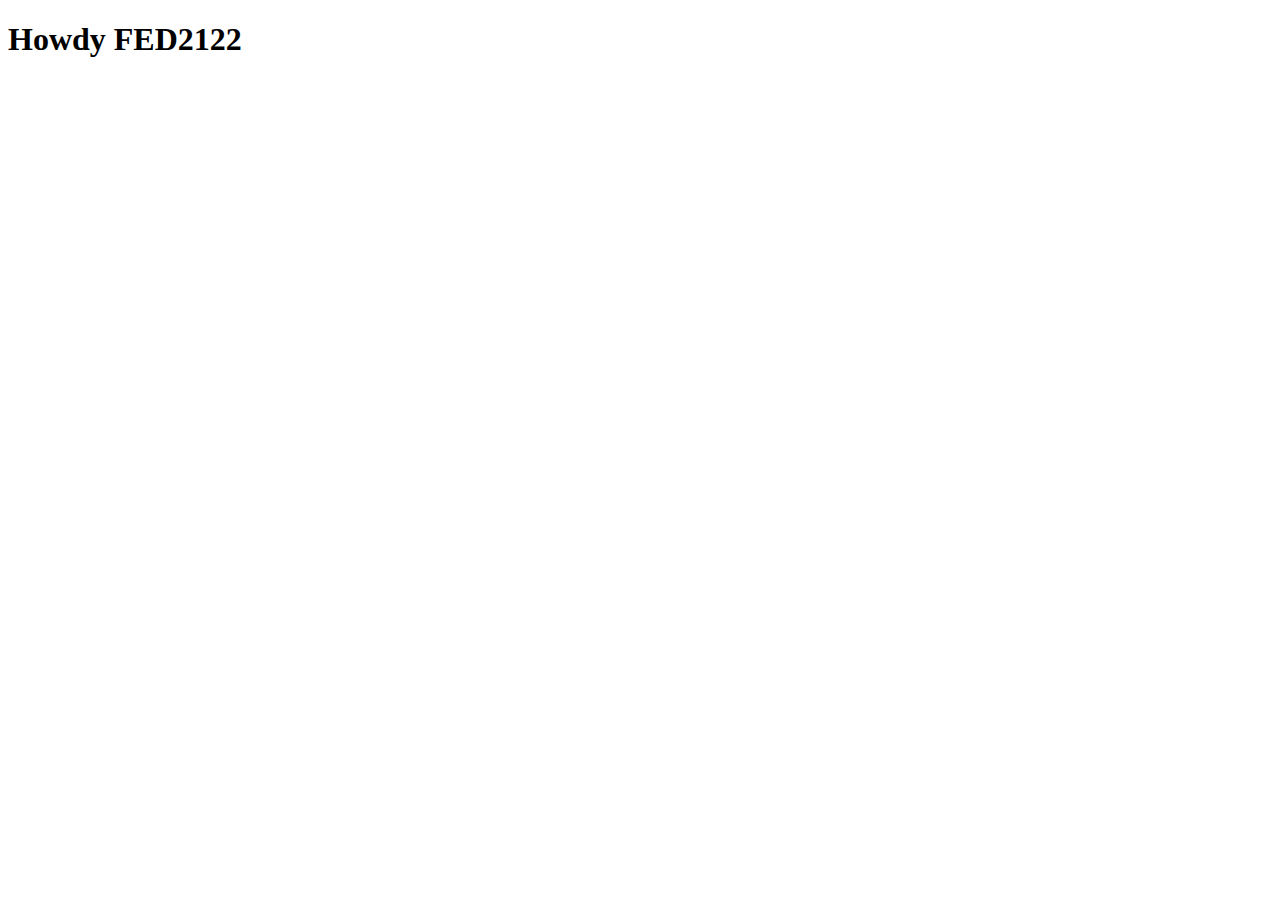
==== index.html @ cb4fcf49 "Add files via upload" ====
<!doctype html>
<html lang="nl">
	
<head>
	<meta charset="UTF-8">
	<meta name="author" content="jouw naam">
	<meta name="viewport" content="width=device-width, initial-scale=1">
	
	<title>Howdy FED2122</title>
	
	<link href="styles/style.css" rel="stylesheet">
	<link rel="icon" type="image/svg+xml" href="images/favicon.svg">
</head>

<body>
	<h1>Howdy FED2122</h1>

	<script src="scripts/script.js"></script>
</body>
	
</html>
---- styles/style.css ----
/* CSS Document */
*, *::after, *::before {
  box-sizing:border-box;  
}
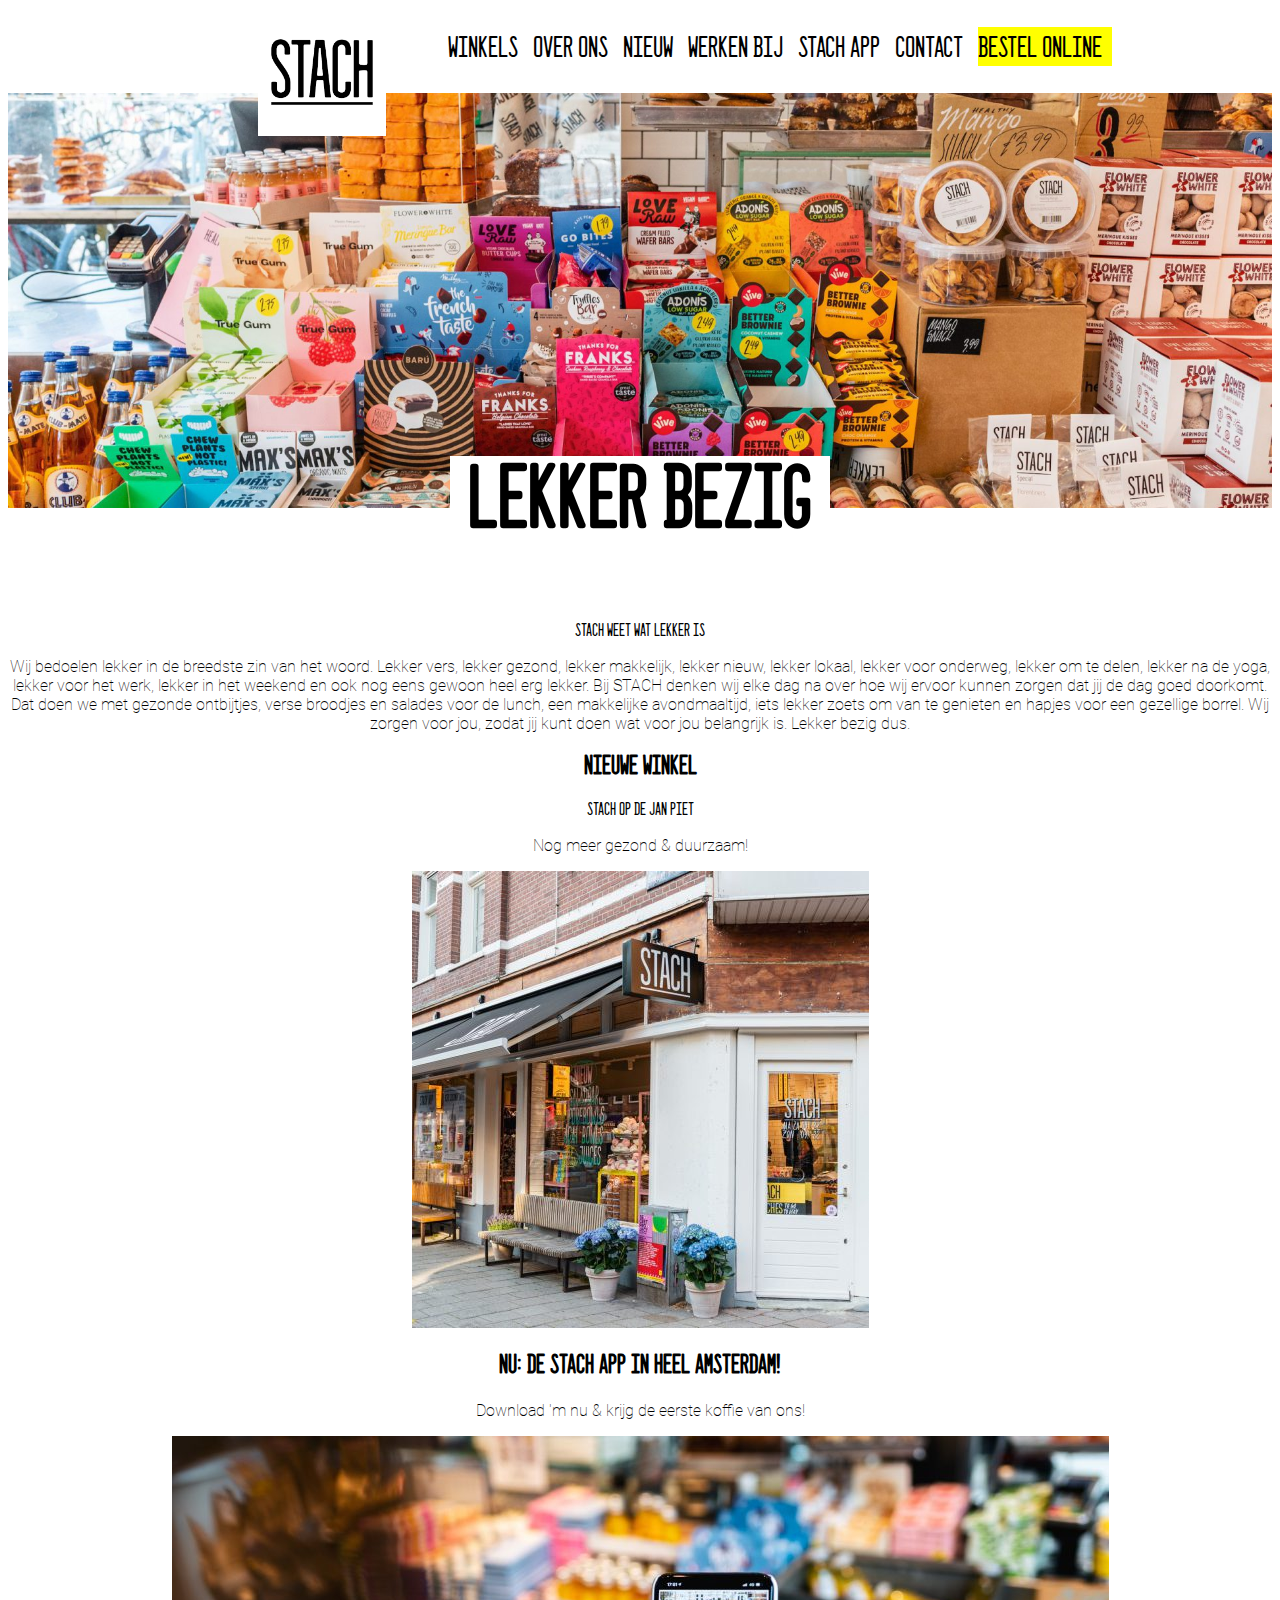
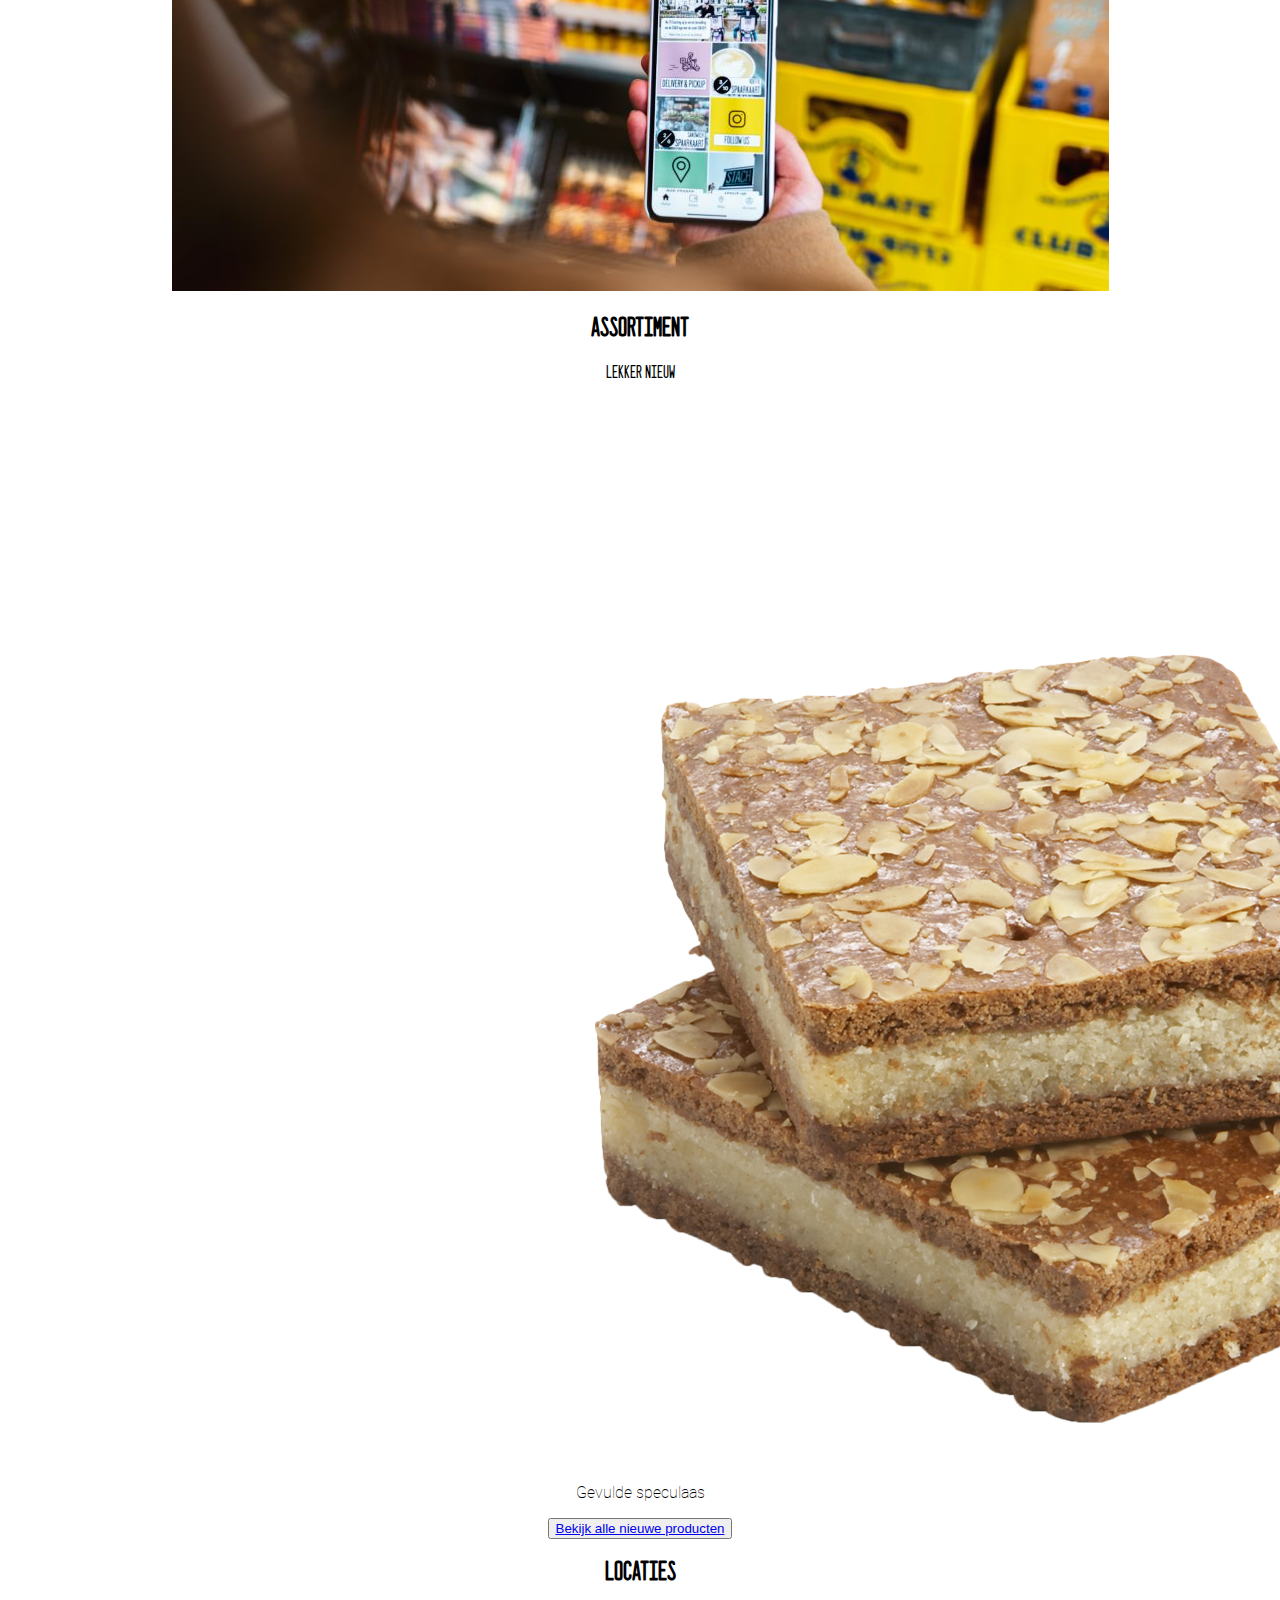
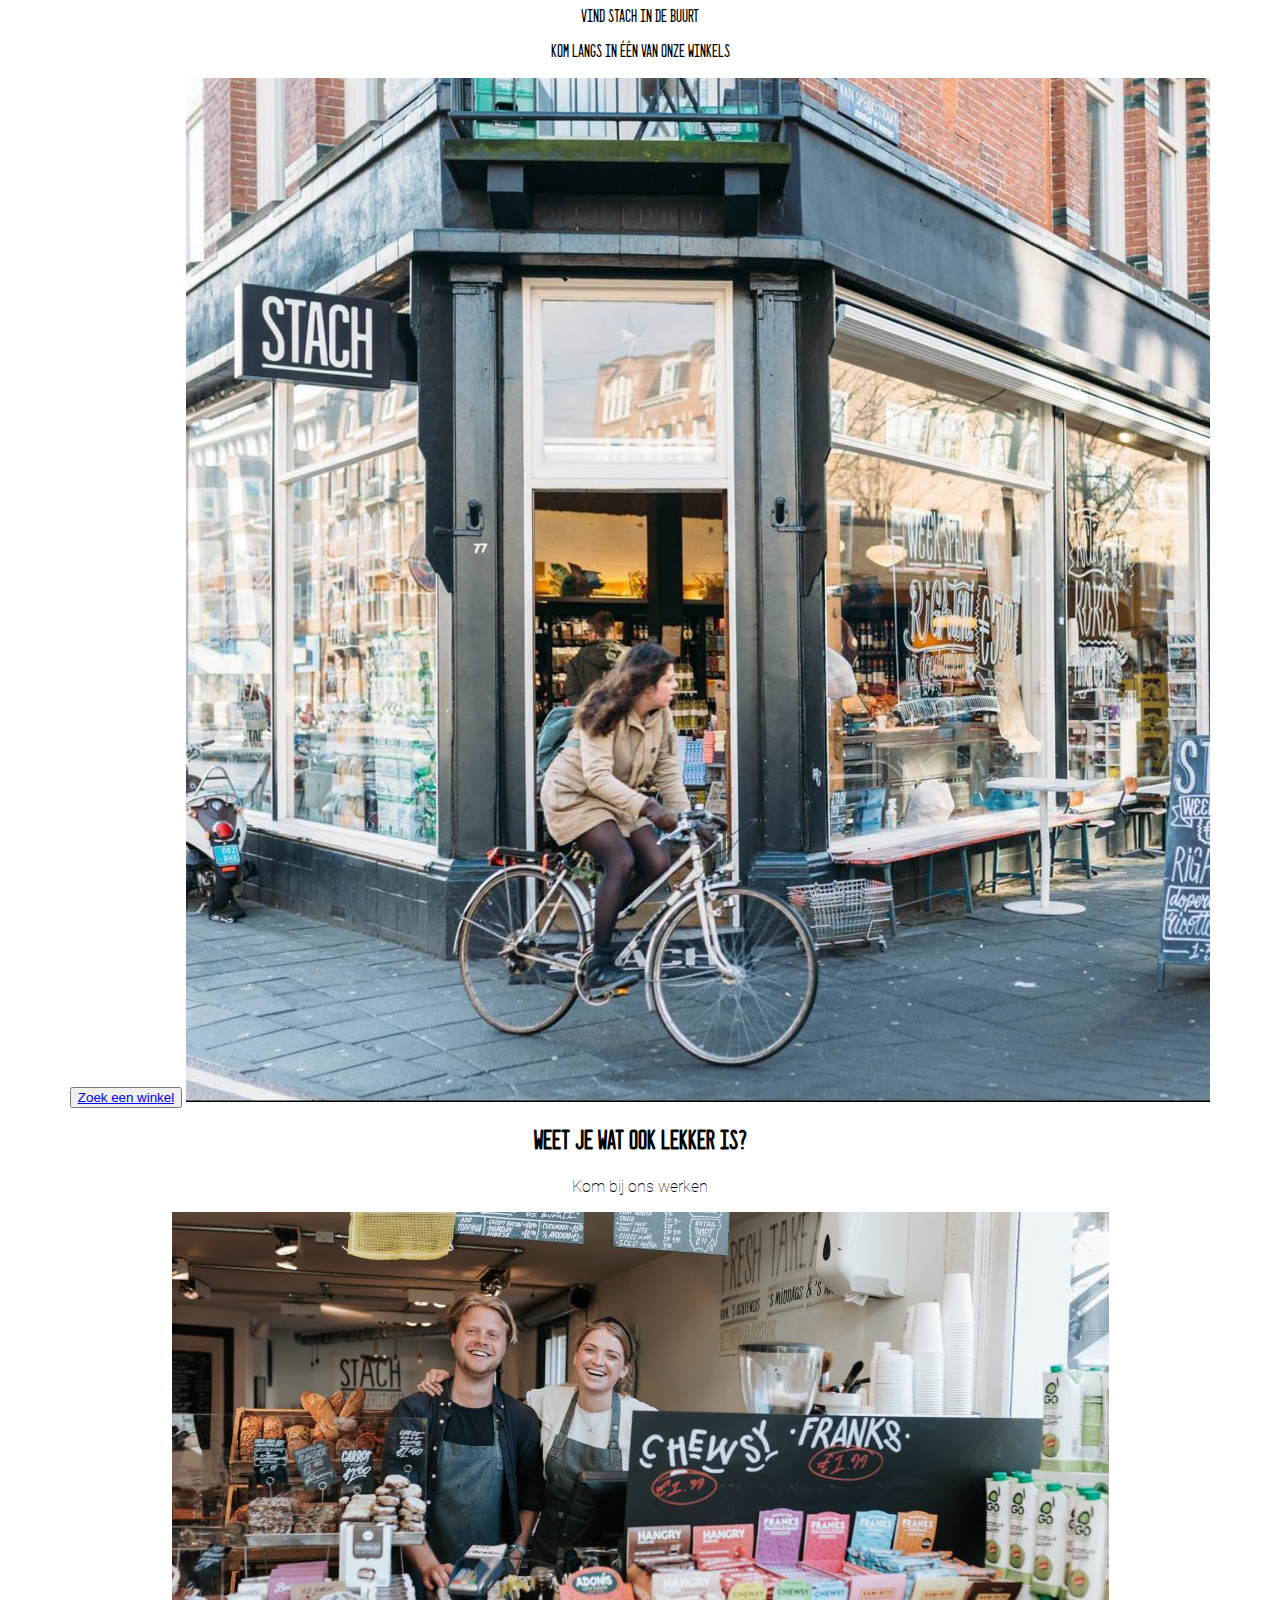
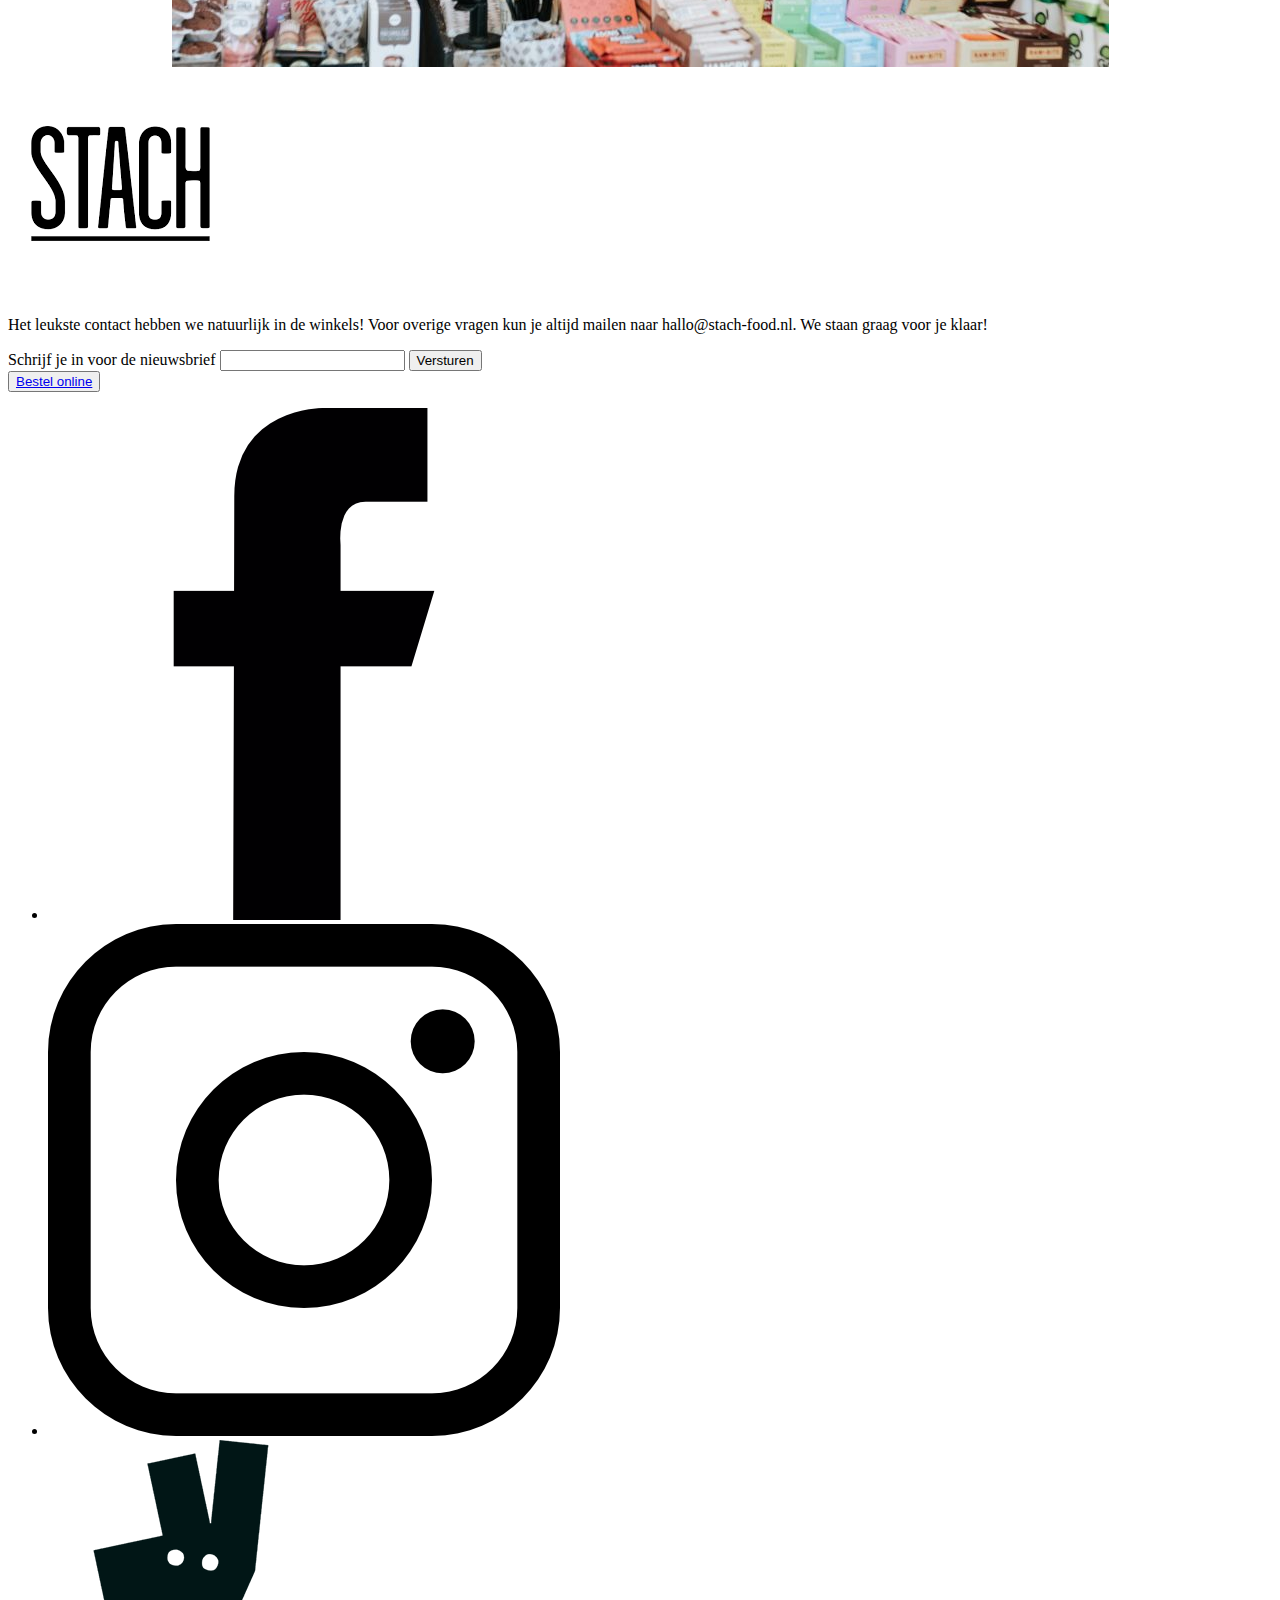
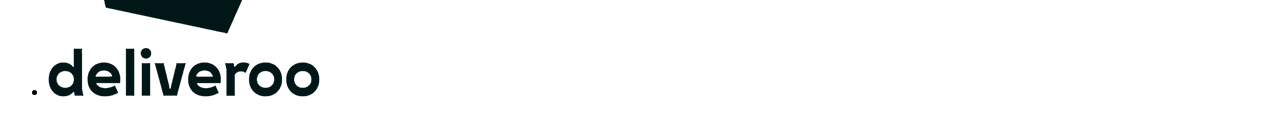
==== commit 73641294: "Add files via upload" ====
--- a/index.html
+++ b/index.html
@@ -1,21 +1,109 @@
 <!doctype html>
 <html lang="nl">
-	
+
 <head>
-	<meta charset="UTF-8">
-	<meta name="author" content="jouw naam">
-	<meta name="viewport" content="width=device-width, initial-scale=1">
-	
-	<title>Howdy FED2122</title>
-	
-	<link href="styles/style.css" rel="stylesheet">
-	<link rel="icon" type="image/svg+xml" href="images/favicon.svg">
+    <meta charset="UTF-8">
+    <meta name="author" content="Janelle Groenendijk">
+    <meta name="viewport" content="width=device-width, initial-scale=1">
+
+    <title>STACH Food</title>
+
+    <link href="styles/style.css" rel="stylesheet">
+    <link rel="icon" type="image/svg+xml" href="images/favicon.svg">
 </head>
 
 <body>
-	<h1>Howdy FED2122</h1>
+    <header>
+        <nav>
+            <ul>
+                <li> <a href="">Winkels</a></li>
+                <li><a href="">Over ons</a></li>
+                <li><a href="">Nieuw</a></li>
+                <li><a href="">Werken bij</a></li>
+                <li><a href="">Stach app</a></li>
+                <li><a href="">Contact</a></li>
+                <li id="bestelonline"><a href="">Bestel online</a></li>
+            </ul>
+        </nav>
 
-	<script src="scripts/script.js"></script>
+        <img src="images/logo.png" alt="logo Statch" id="logo">
+
+    </header>
+    <main>
+        <img src="images/snackjes.jpeg" alt="Snack overzicht" id="snack">
+        <section>
+            <h1 id="lekkerbezig">Lekker bezig</h1>
+            <p class="ondertitel">Stach weet wat lekker is</p>
+            <p>Wij bedoelen lekker in de breedste zin van het woord. Lekker vers, lekker gezond, lekker makkelijk, lekker nieuw, lekker lokaal, lekker voor onderweg, lekker om te delen, lekker na de yoga, lekker voor het werk, lekker in het weekend en ook nog eens gewoon heel erg lekker. Bij STACH denken wij elke dag na over hoe wij ervoor kunnen zorgen dat jij de dag goed doorkomt. Dat doen we met gezonde ontbijtjes, verse broodjes en salades voor de lunch, een makkelijke avondmaaltijd, iets lekker zoets om van te genieten en hapjes voor een gezellige borrel. Wij zorgen voor jou, zodat jij kunt doen wat voor jou belangrijk is. Lekker bezig dus.</p>
+        </section>
+        <section>
+            <h2>Nieuwe winkel</h2>
+            <p class="ondertitel">Stach op de Jan Piet</p>
+            <p>Nog meer gezond &amp; duurzaam! </p>
+            <img src="images/janpiet.jpeg" alt="Op de Jan Piet">
+        </section>
+        <section>
+            <h2>Nu: de Stach app in heel Amsterdam!</h2>
+            <p>Download 'm nu &amp; krijg de eerste koffie van ons!</p>
+            <img src="images/stachapp.winkel.jpeg" alt="Applicatie">
+        </section>
+        <section>
+            <h2>Assortiment</h2>
+            <p class="ondertitel">Lekker nieuw</p>
+            <figure>
+                <img src="images/Gevuldespeculaas.png" alt="Gevulde speculaas">
+                <figcaption>Gevulde speculaas</figcaption>
+            </figure>
+            <button><a href="https://stach-food.nl/nieuw/">Bekijk alle nieuwe producten</a></button>
+        </section>
+        <section>
+            <h2>Locaties</h2>
+            <p class="ondertitel">Vind Stach in de buurt</p>
+            <p class="ondertitel">Kom langs in één van onze winkels</p>
+            <button><a href="https://stach-food.nl/winkels/">Zoek een winkel</a></button>
+            <img src="images/locaties-home.jpeg" alt="Locatie Stach">
+        </section>
+        <section>
+            <h2>Weet je wat ook lekker is?</h2>
+            <p>Kom bij ons werken</p>
+            <a href="https://stach-food.nl/werken-bij/">
+                <img src="images/medewerkers-home.jpeg" alt="Blije medewerkers">
+            </a>
+        </section>
+    </main>
+
+    <footer>
+        <img src="images/logo.png" alt="logo stach">
+        <p>Het leukste contact hebben we natuurlijk in de winkels!
+            Voor overige vragen kun je altijd mailen naar hallo@stach-food.nl.
+            We staan graag voor je klaar!</p>
+        <form action="">
+            <label for="Nieuwsbrief">Schrijf je in voor de nieuwsbrief</label>
+            <input type="text">
+            <input type="submit" value="Versturen">
+        </form>
+        <button><a href="https://stach-food.nl/bestel-online/">Bestel online</a></button>
+        <section>
+            <ul>
+                <li>
+                    <a href="https://www.facebook.com/STACH.food">
+                        <img src="images/facebook-logo.png" alt="Facebook Stach">
+                    </a>
+                </li>
+                <li>
+                    <a href="https://www.instagram.com/stach_food/">
+                        <img src="images/instagram.png" alt="Instagram Stach">
+                    </a>
+                </li>
+                <li>
+                    <a href="https://deliveroo.nl/nl/">
+                        <img src="images/deliveroo-logo.png" alt="Deliveroo">
+                    </a>
+                </li>
+            </ul>
+        </section>
+    </footer>
+    <script src="scripts/script.js"></script>
 </body>
-	
+
 </html>
--- a/styles/style.css
+++ b/styles/style.css
@@ -1,5 +1,98 @@
 /* CSS Document */
-*, *::after, *::before {
-  box-sizing:border-box;  
+*,
+*::after,
+*::before {
+    box-sizing: border-box;
 }
 
+@font-face {
+    font-family: 'Calafornia';
+    src: url(../fonts/california.ttf);
+}
+
+@font-face {
+    font-family: 'roboto';
+    src: url(../fonts/Roboto-Thin.ttf);
+}
+
+nav {
+    background-color: white;
+    color: black;
+    list-style: none;
+    font-family: 'Calafornia', sans-serif;
+    text-transform: uppercase;
+    font-size: 1.7em;
+    top: 0;
+    width: 100%;
+    position: fixed;
+    float: right;
+}
+
+nav ul {
+    margin-left: 400px;
+
+}
+
+nav ul li {
+    display: inline-block;
+    padding-right: 10px;
+
+}
+
+
+nav ul li a {
+    text-decoration: none;
+    color: black;
+
+}
+
+#bestelonline {
+    background-color: yellow;
+    padding-top: 7px;
+
+}
+
+#logo {
+    padding-top: 0px;
+    margin-left: 250px;
+    width: 10%;
+    z-index: 1;
+    position: fixed;
+
+}
+
+main {
+    font-family: 'roboto', sans-serif;
+    color: black;
+    text-align: center;
+    margin: 0px;
+}
+
+h1,
+h2 {
+    font-family: 'Calafornia', sans-serif;
+    color: black;
+}
+
+#snack {
+    height: 100%;
+    width: 100%;
+    max-height: 500px;
+    object-fit: cover;
+}
+
+#lekkerbezig {
+    font-size: 5em;
+    background-color: white;
+    margin-top: -120px;
+    z-index: 1;
+    position: relative;
+    display: inline-block;
+    width: 30%;
+}
+
+.ondertitel {
+    font-family: 'Calafornia', sans-serif;
+}
+
+p {}
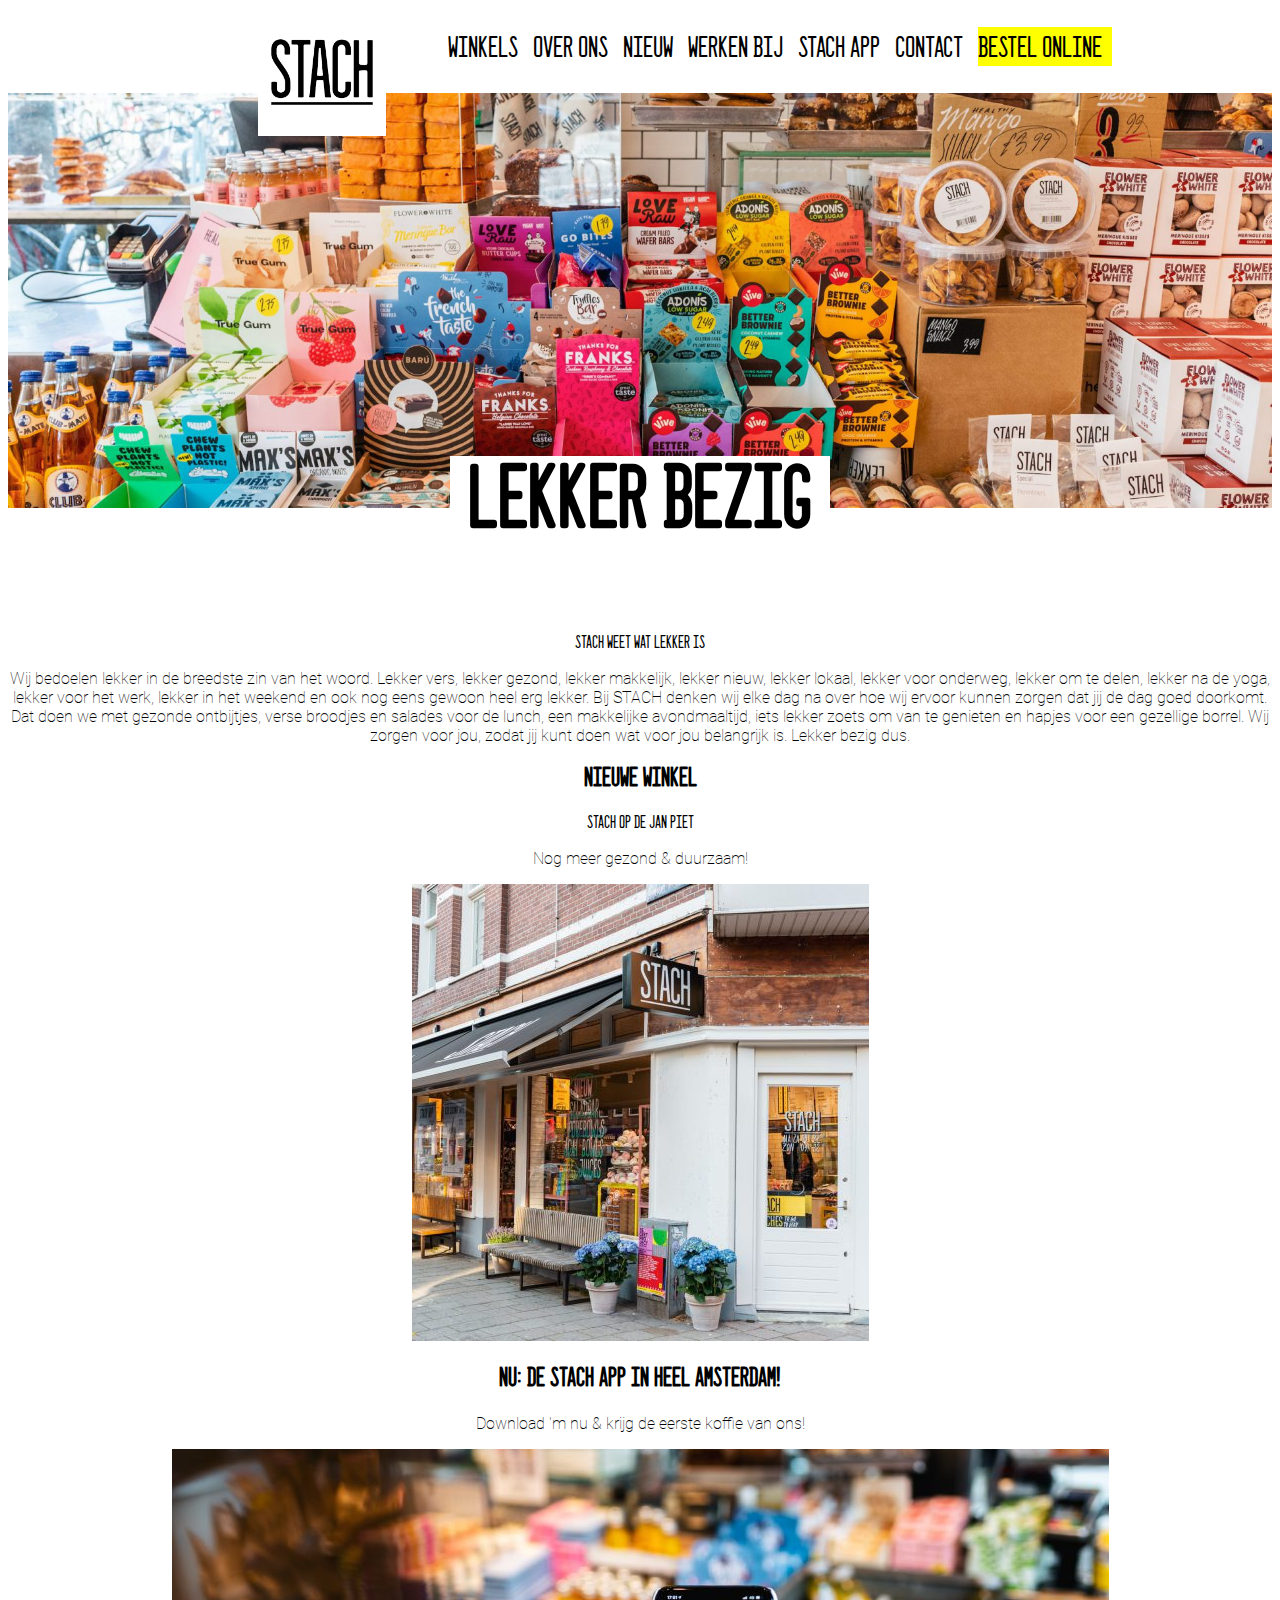
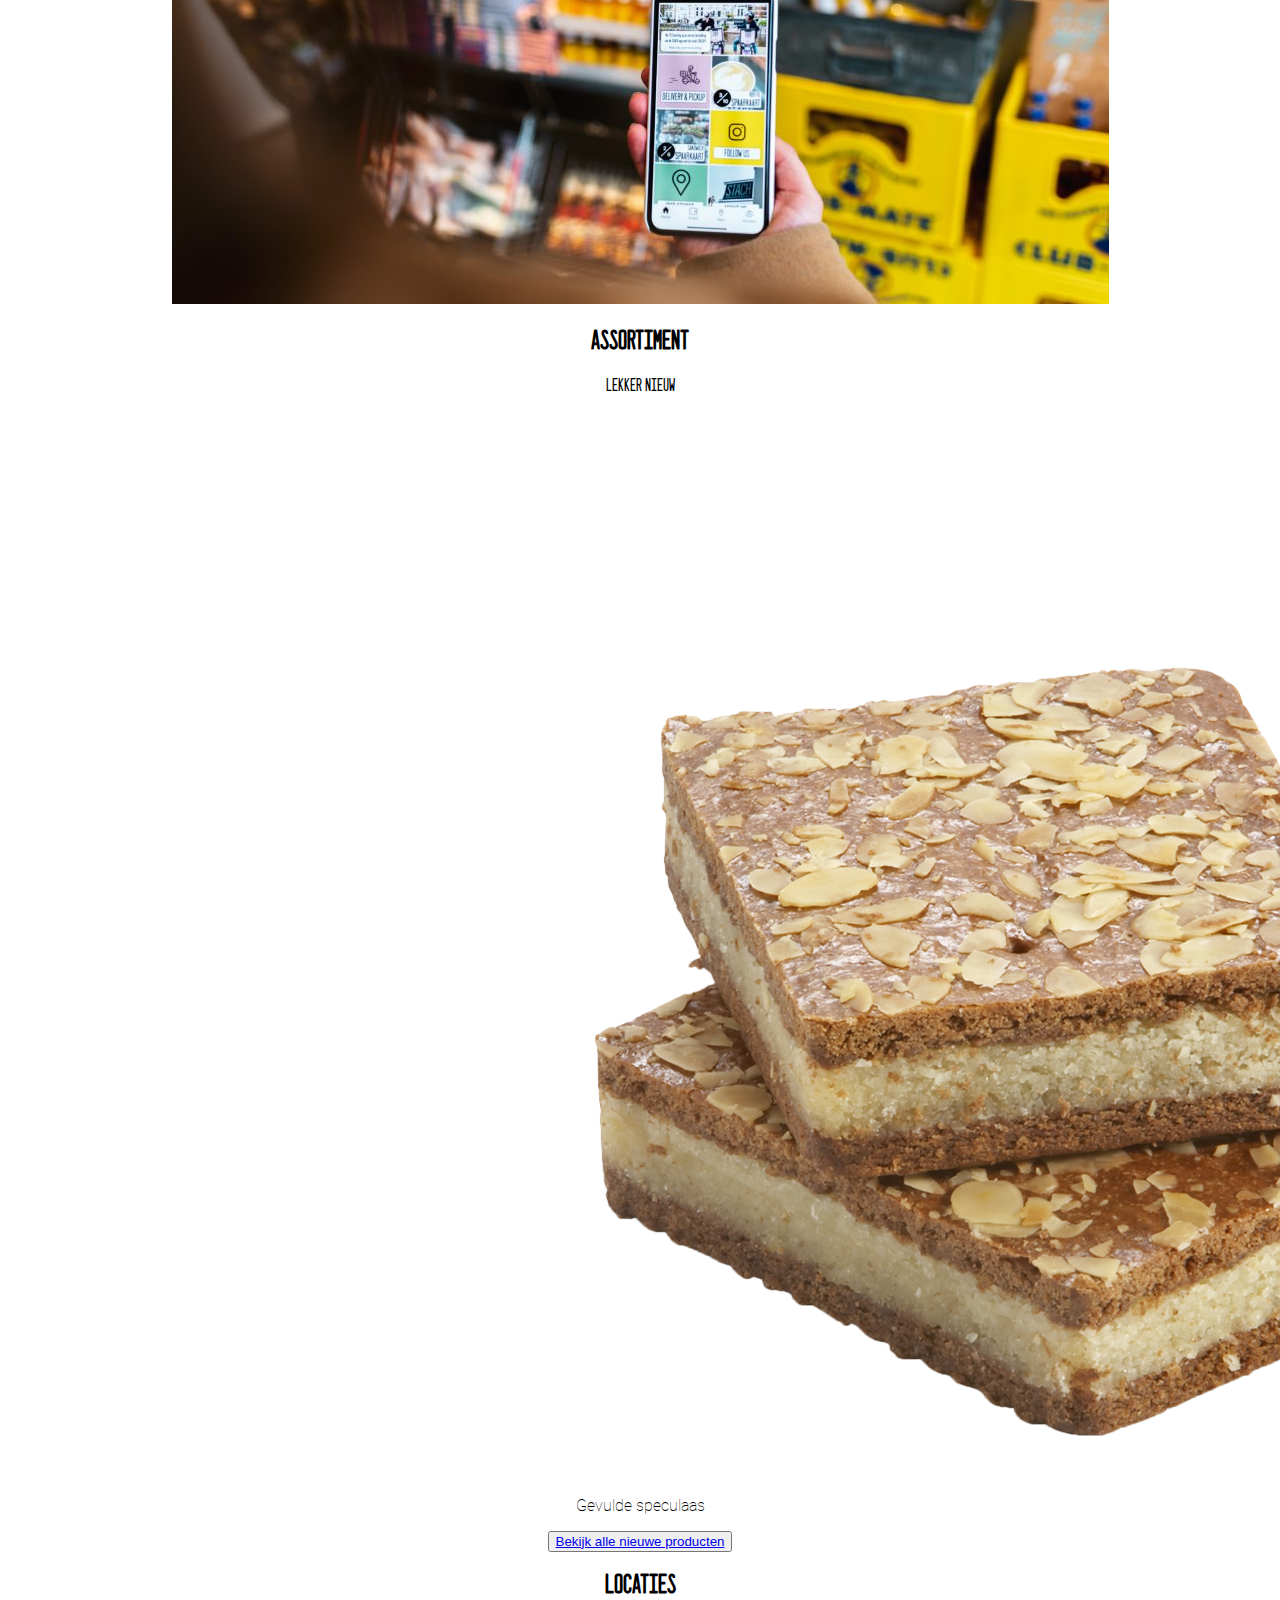
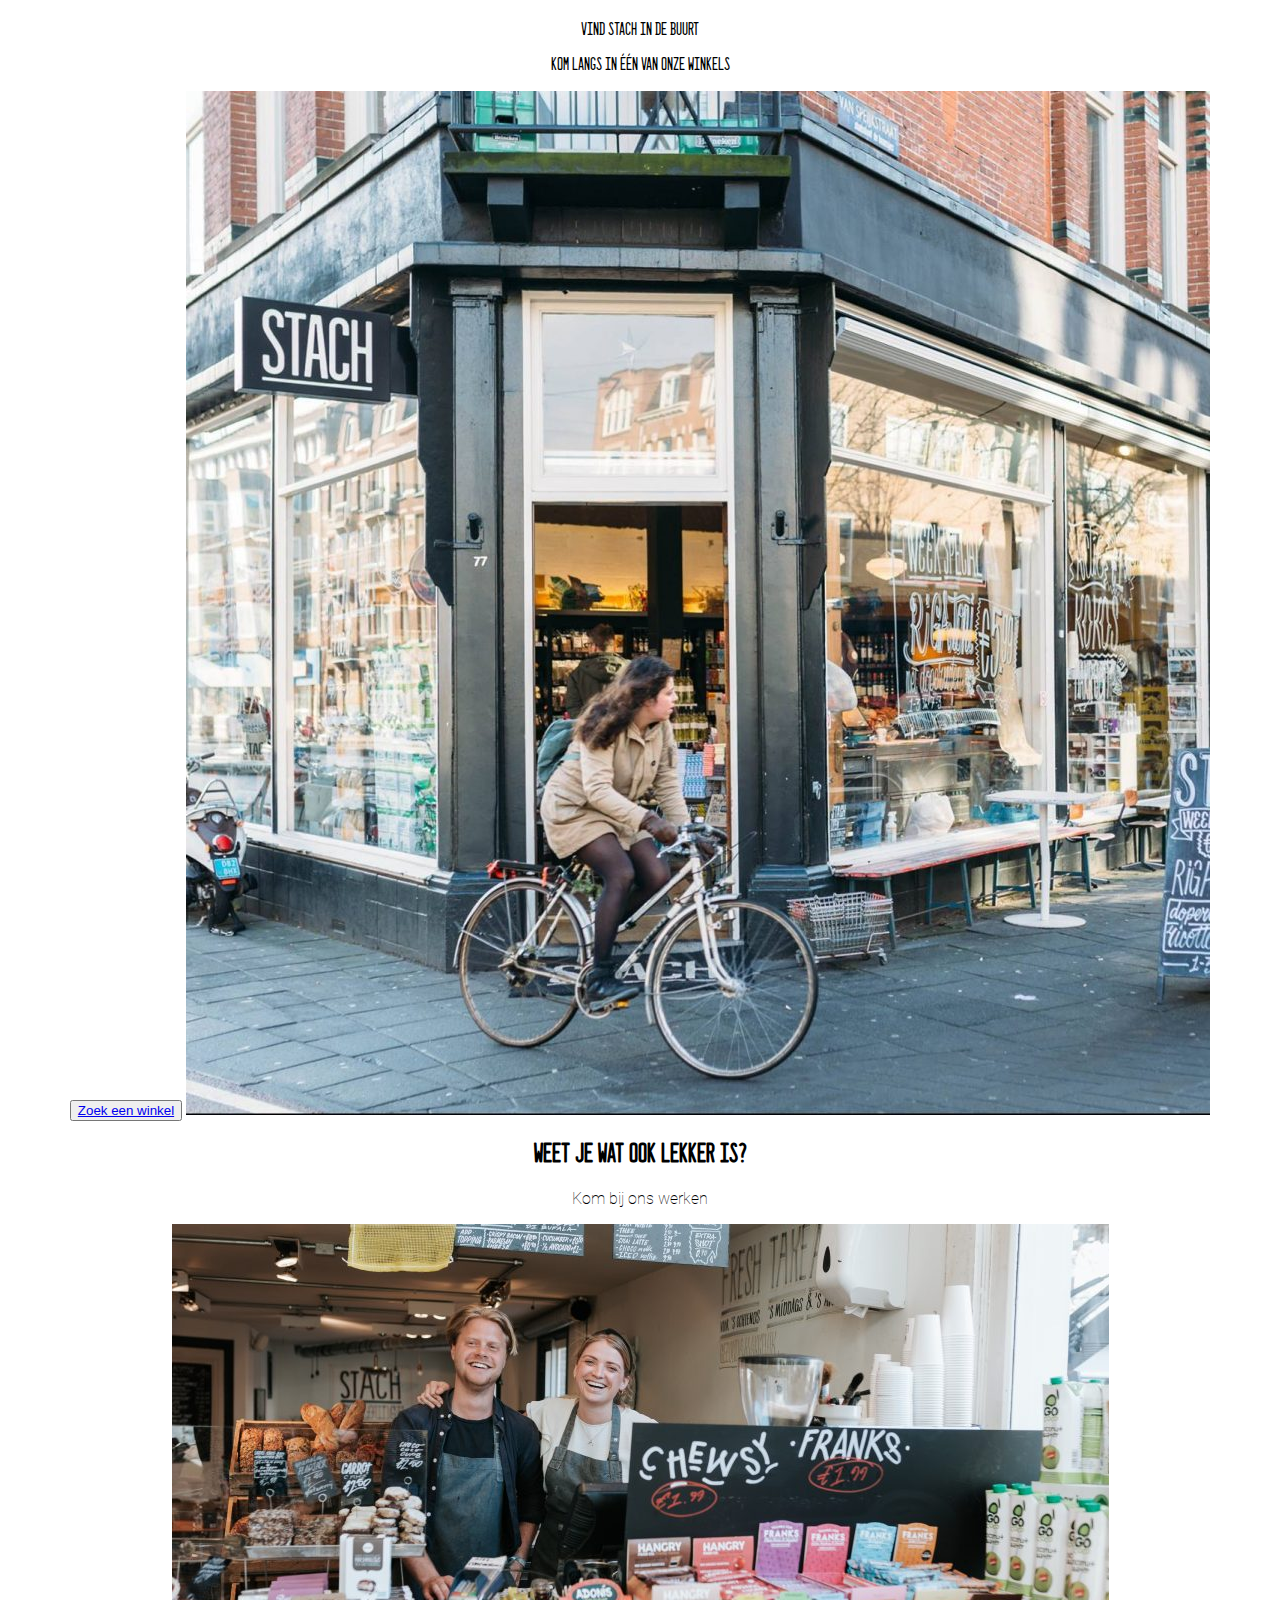
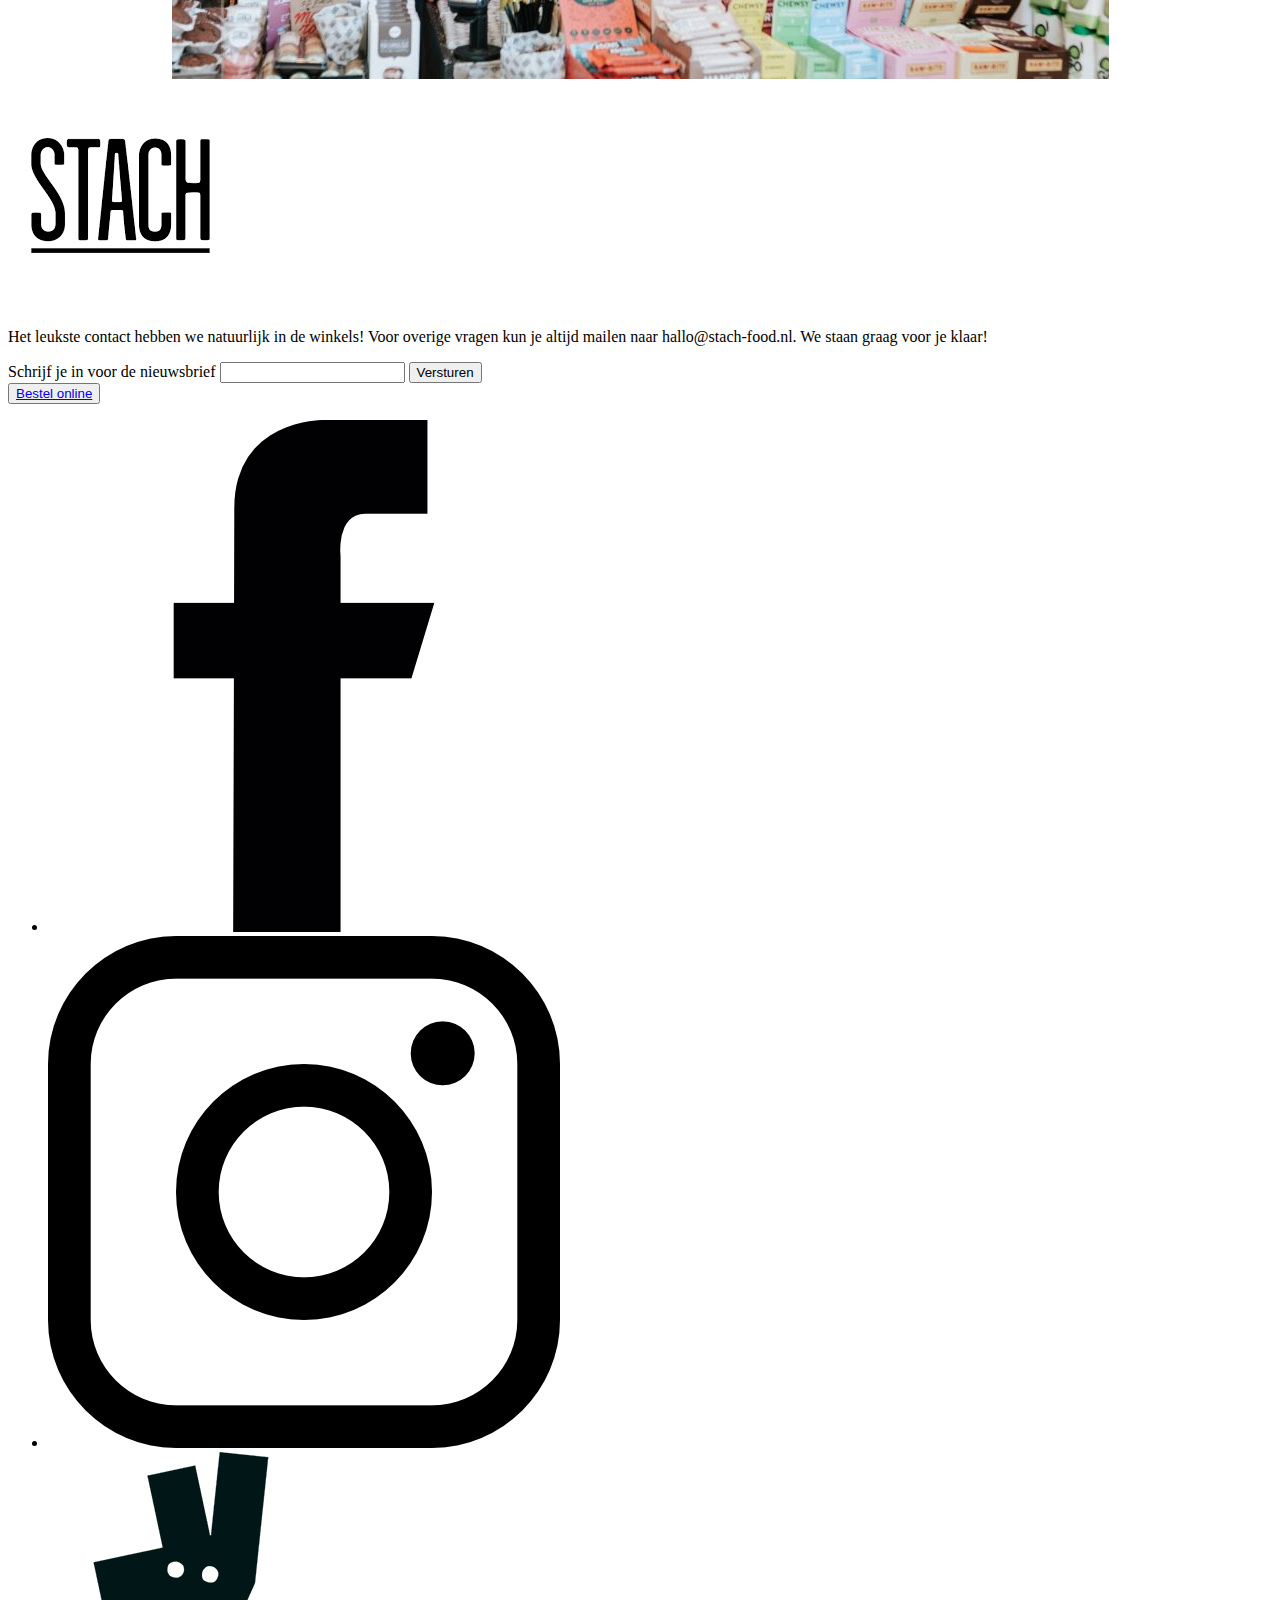
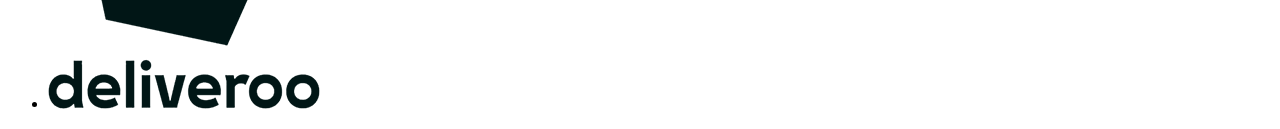
==== commit 385d5f14: "Add files via upload" ====
--- a/index.html
+++ b/index.html
@@ -31,8 +31,9 @@
     </header>
     <main>
         <img src="images/snackjes.jpeg" alt="Snack overzicht" id="snack">
-        <section>
-            <h1 id="lekkerbezig">Lekker bezig</h1>
+        <section id="section-lekkerbezig">
+            <h1>Statch food homepagina</h1>
+            <h2 id="lekkerbezig">Lekker bezig</h2>
             <p class="ondertitel">Stach weet wat lekker is</p>
             <p>Wij bedoelen lekker in de breedste zin van het woord. Lekker vers, lekker gezond, lekker makkelijk, lekker nieuw, lekker lokaal, lekker voor onderweg, lekker om te delen, lekker na de yoga, lekker voor het werk, lekker in het weekend en ook nog eens gewoon heel erg lekker. Bij STACH denken wij elke dag na over hoe wij ervoor kunnen zorgen dat jij de dag goed doorkomt. Dat doen we met gezonde ontbijtjes, verse broodjes en salades voor de lunch, een makkelijke avondmaaltijd, iets lekker zoets om van te genieten en hapjes voor een gezellige borrel. Wij zorgen voor jou, zodat jij kunt doen wat voor jou belangrijk is. Lekker bezig dus.</p>
         </section>
--- a/styles/style.css
+++ b/styles/style.css
@@ -1,9 +1,13 @@
 /* CSS Document */
+/*Alles in em ipv px*/
+
 *,
 *::after,
 *::before {
     box-sizing: border-box;
 }
+
+/*Algemene styling*/
 
 @font-face {
     font-family: 'Calafornia';
@@ -14,6 +18,25 @@
     font-family: 'roboto';
     src: url(../fonts/Roboto-Thin.ttf);
 }
+
+main {
+    font-family: 'roboto', sans-serif;
+    color: black;
+    text-align: center;
+    margin: 0rem;
+}
+
+h1 {
+    display: none;
+}
+
+h1,
+h2 {
+    font-family: 'Calafornia', sans-serif;
+    color: black;
+}
+
+/*Navigatie styling*/
 
 nav {
     background-color: white;
@@ -29,13 +52,13 @@
 }
 
 nav ul {
-    margin-left: 400px;
+    margin-left: 25rem;
 
 }
 
 nav ul li {
     display: inline-block;
-    padding-right: 10px;
+    padding-right: 0.625rem;
 
 }
 
@@ -46,53 +69,45 @@
 
 }
 
+/*Section styling*/
+
+.ondertitel {
+    font-family: 'Calafornia', sans-serif;
+}
+
+/*detail styling*/
 #bestelonline {
     background-color: yellow;
-    padding-top: 7px;
+    padding-top: 0.438rem;
 
 }
 
 #logo {
-    padding-top: 0px;
-    margin-left: 250px;
+    padding-top: 0rem;
+    margin-left: 15.625rem;
     width: 10%;
     z-index: 1;
     position: fixed;
 
 }
 
-main {
-    font-family: 'roboto', sans-serif;
-    color: black;
-    text-align: center;
-    margin: 0px;
-}
-
-h1,
-h2 {
-    font-family: 'Calafornia', sans-serif;
-    color: black;
-}
-
 #snack {
     height: 100%;
     width: 100%;
-    max-height: 500px;
+    max-height: 31.25rem;
     object-fit: cover;
+}
+
+#section-lekkerbezig {
+    width:
 }
 
 #lekkerbezig {
     font-size: 5em;
     background-color: white;
-    margin-top: -120px;
+    margin-top: -7.5rem;
     z-index: 1;
     position: relative;
     display: inline-block;
     width: 30%;
 }
-
-.ondertitel {
-    font-family: 'Calafornia', sans-serif;
-}
-
-p {}
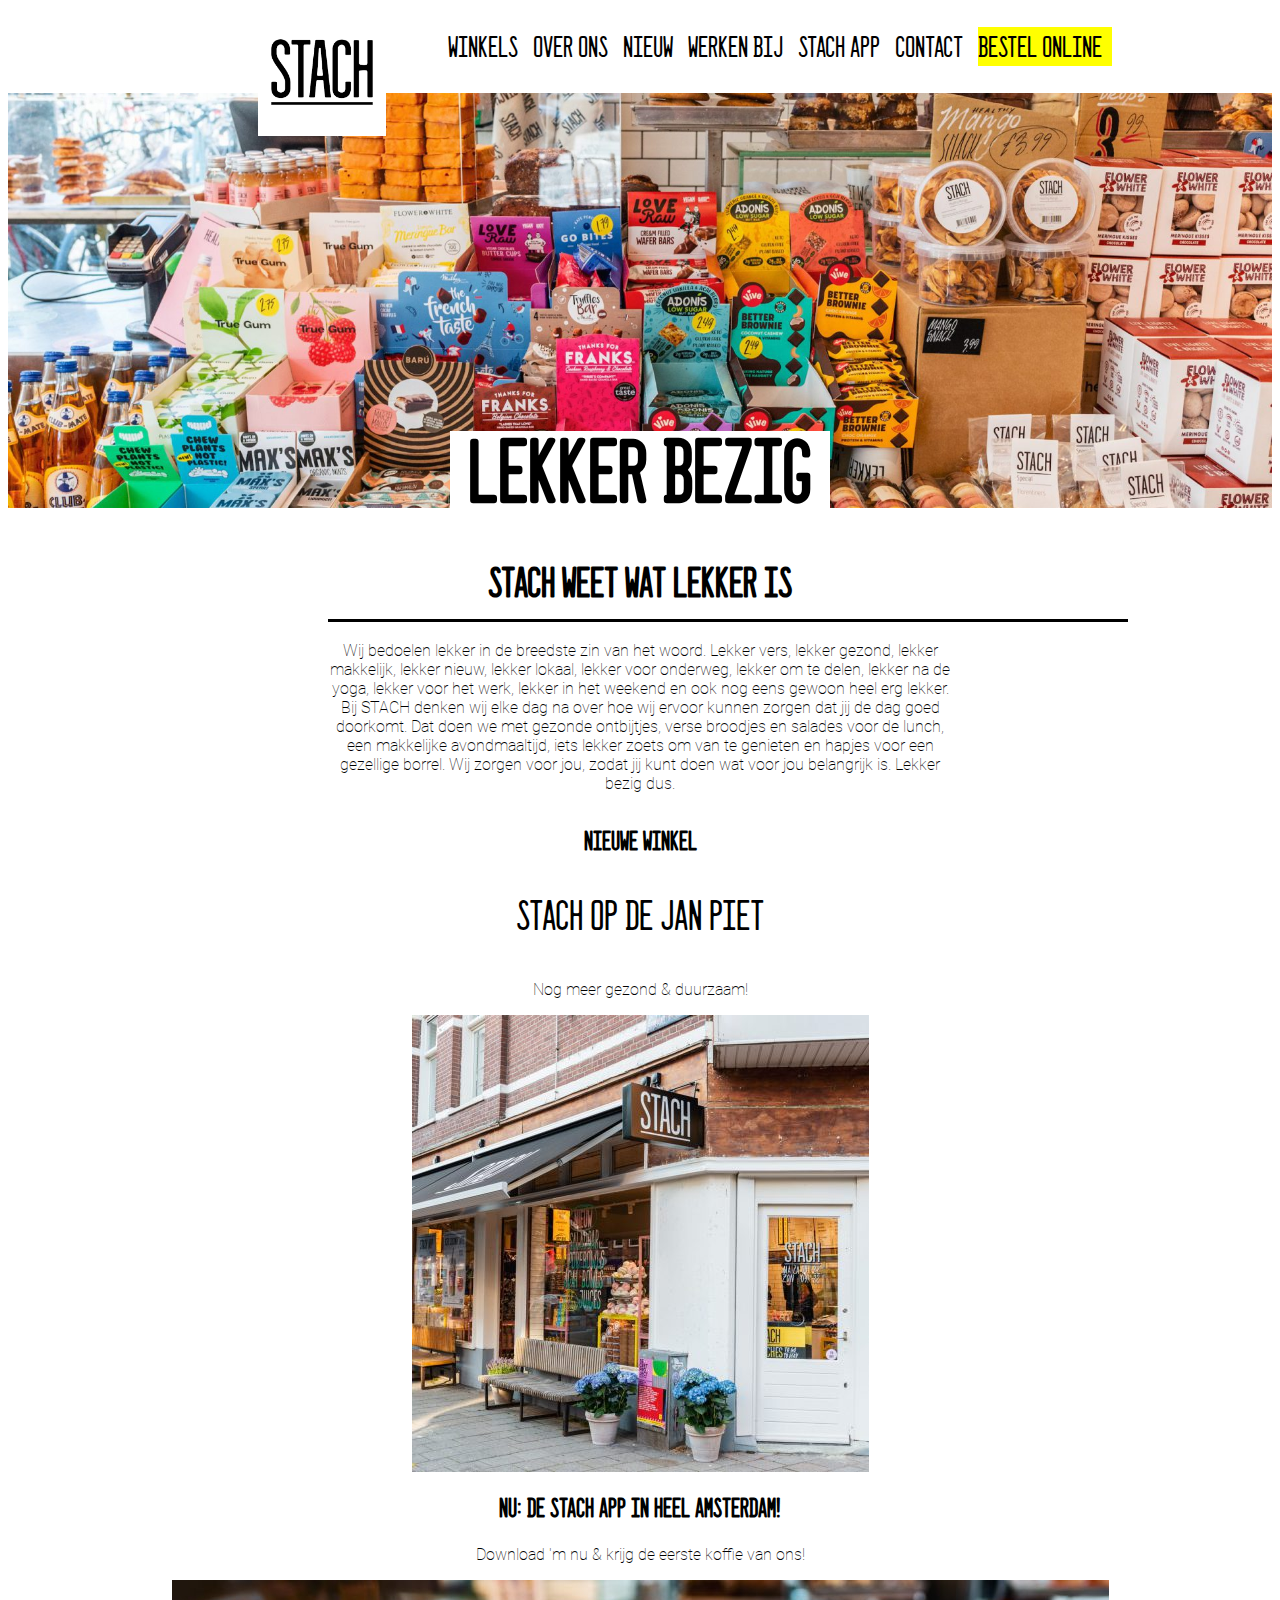
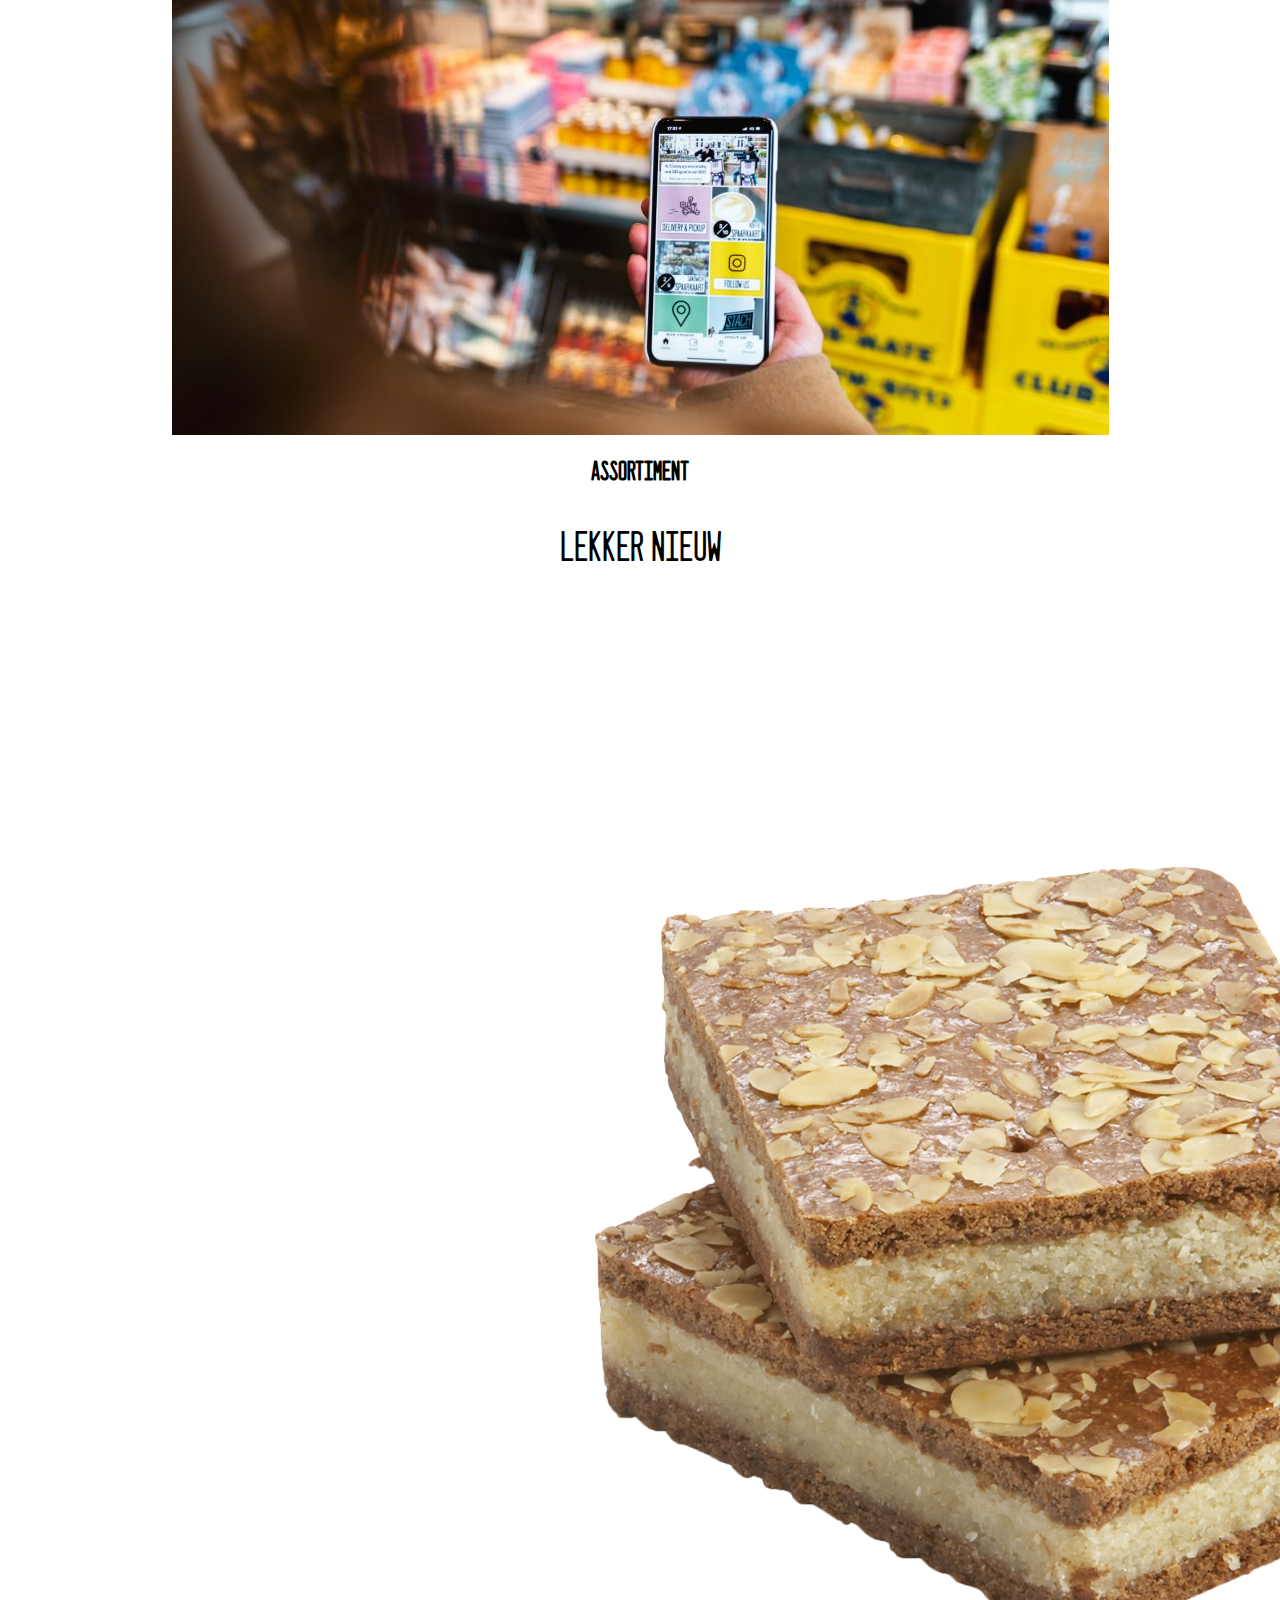
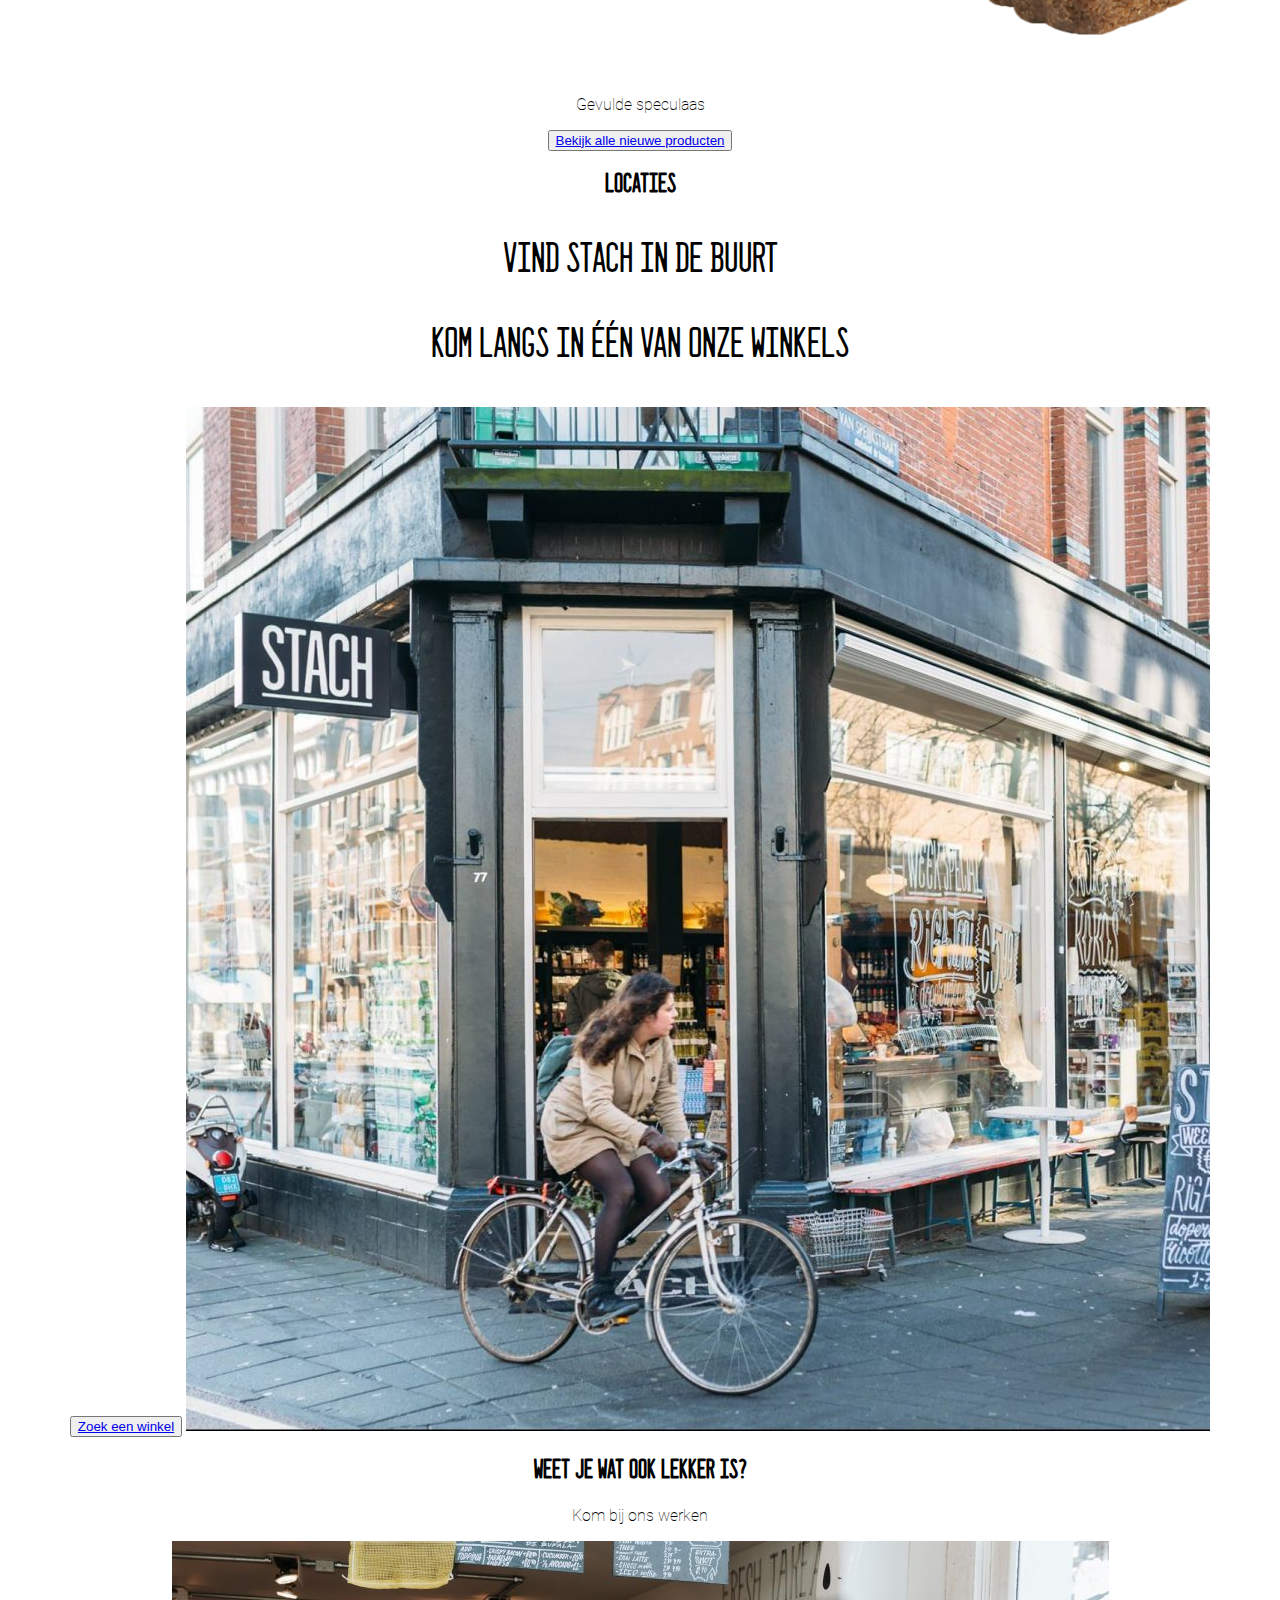
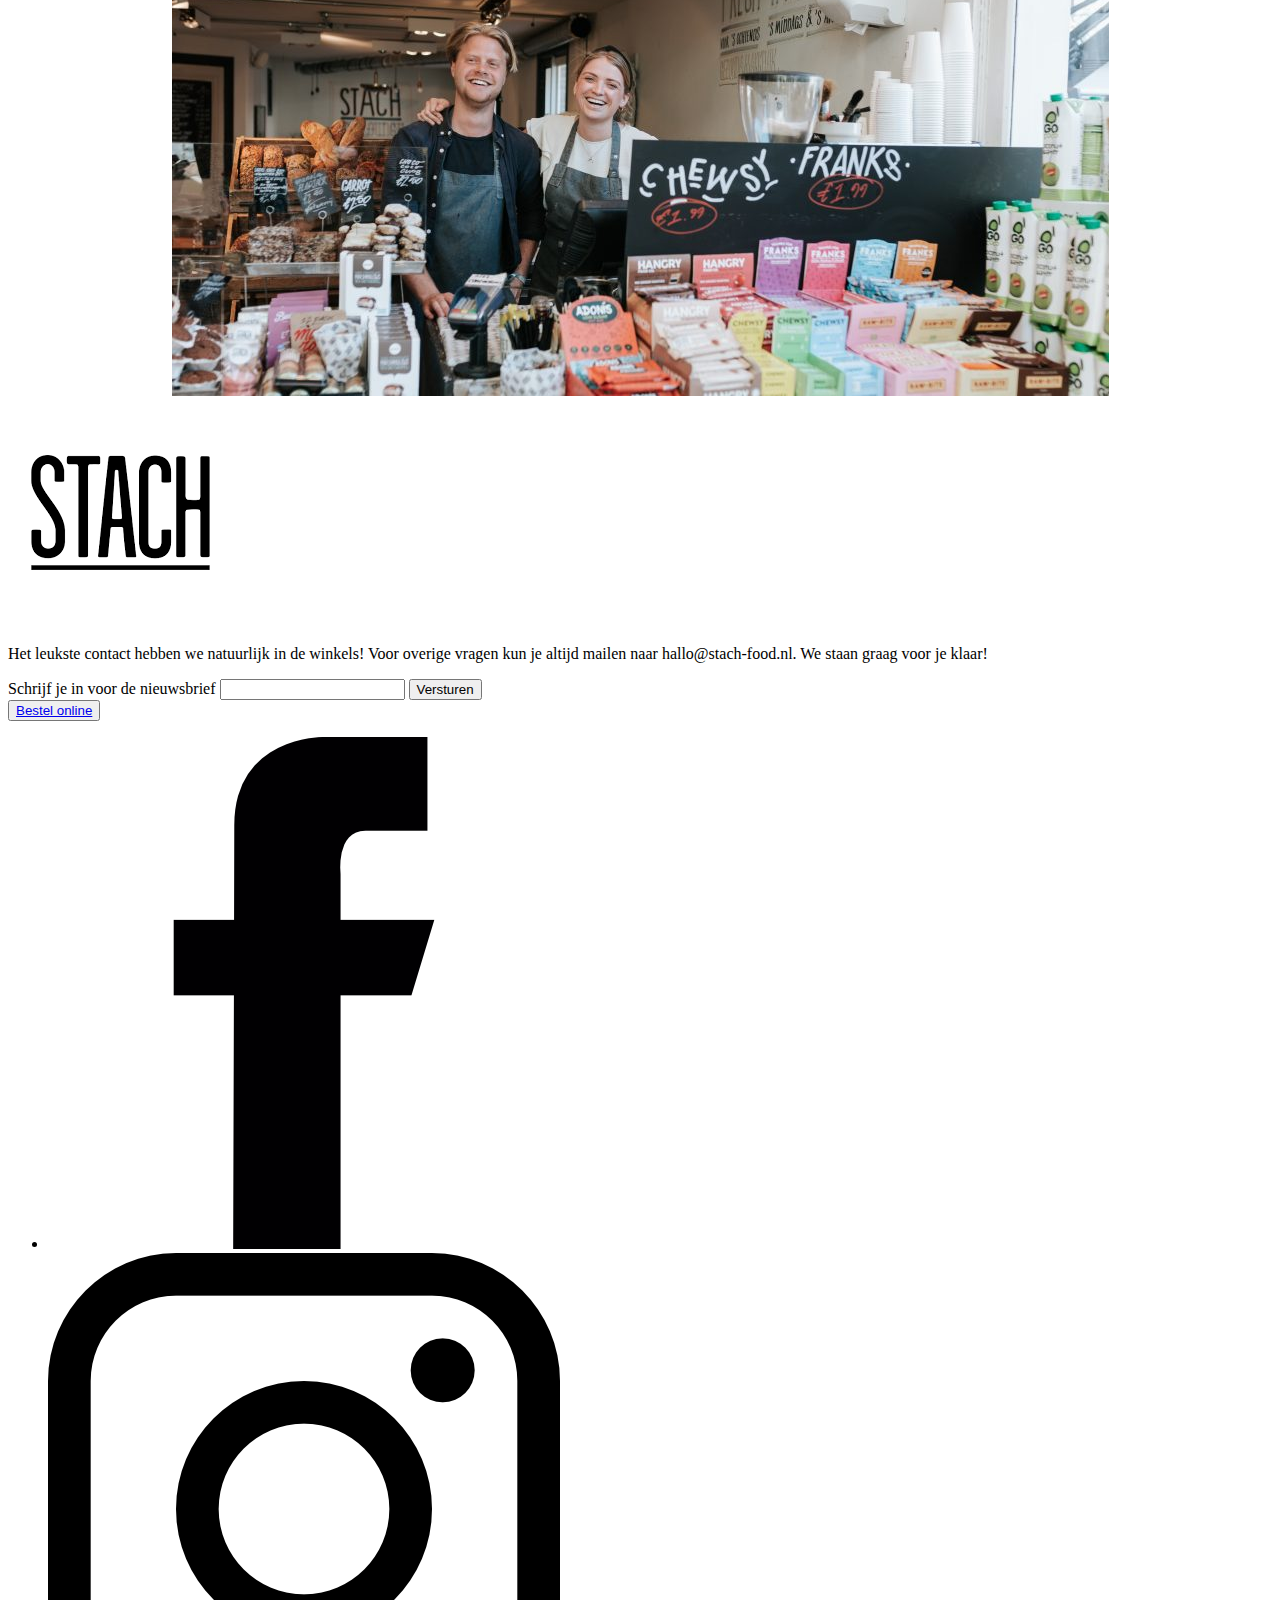
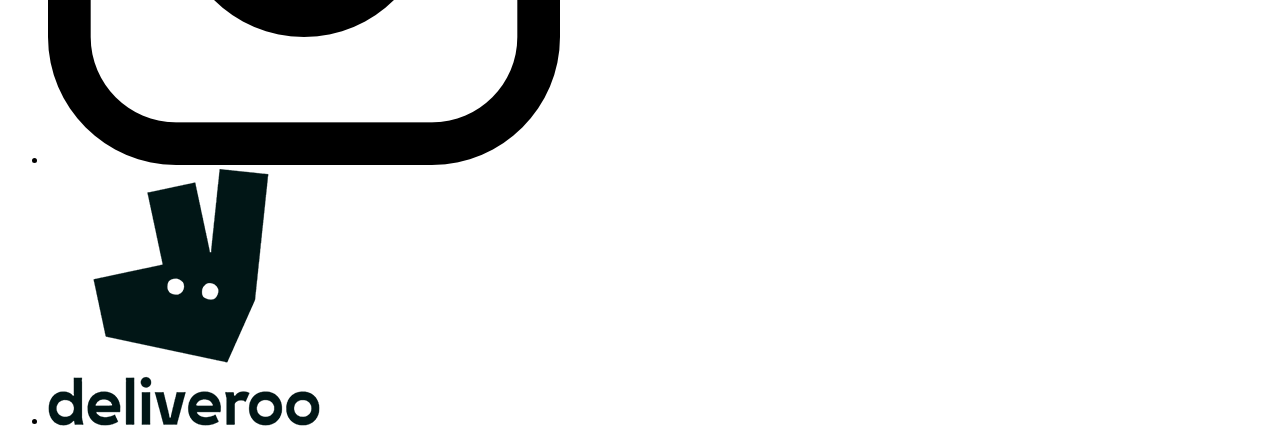
==== commit f46e3ec5: "Add files via upload" ====
--- a/index.html
+++ b/index.html
@@ -30,24 +30,32 @@
 
     </header>
     <main>
-        <img src="images/snackjes.jpeg" alt="Snack overzicht" id="snack">
+
+        <section>
+            <img src="images/snackjes.jpeg" alt="Snack overzicht" id="snack">
+            <h1 id="lekkerbezig">Lekker bezig</h1>
+        </section>
+
+        <div id="streep">
+        </div>
         <section id="section-lekkerbezig">
-            <h1>Statch food homepagina</h1>
-            <h2 id="lekkerbezig">Lekker bezig</h2>
-            <p class="ondertitel">Stach weet wat lekker is</p>
+            <h2 class="ondertitel">Stach weet wat lekker is</h2>
             <p>Wij bedoelen lekker in de breedste zin van het woord. Lekker vers, lekker gezond, lekker makkelijk, lekker nieuw, lekker lokaal, lekker voor onderweg, lekker om te delen, lekker na de yoga, lekker voor het werk, lekker in het weekend en ook nog eens gewoon heel erg lekker. Bij STACH denken wij elke dag na over hoe wij ervoor kunnen zorgen dat jij de dag goed doorkomt. Dat doen we met gezonde ontbijtjes, verse broodjes en salades voor de lunch, een makkelijke avondmaaltijd, iets lekker zoets om van te genieten en hapjes voor een gezellige borrel. Wij zorgen voor jou, zodat jij kunt doen wat voor jou belangrijk is. Lekker bezig dus.</p>
         </section>
+
         <section>
             <h2>Nieuwe winkel</h2>
             <p class="ondertitel">Stach op de Jan Piet</p>
             <p>Nog meer gezond &amp; duurzaam! </p>
             <img src="images/janpiet.jpeg" alt="Op de Jan Piet">
         </section>
+
         <section>
             <h2>Nu: de Stach app in heel Amsterdam!</h2>
             <p>Download 'm nu &amp; krijg de eerste koffie van ons!</p>
             <img src="images/stachapp.winkel.jpeg" alt="Applicatie">
         </section>
+
         <section>
             <h2>Assortiment</h2>
             <p class="ondertitel">Lekker nieuw</p>
@@ -57,6 +65,7 @@
             </figure>
             <button><a href="https://stach-food.nl/nieuw/">Bekijk alle nieuwe producten</a></button>
         </section>
+
         <section>
             <h2>Locaties</h2>
             <p class="ondertitel">Vind Stach in de buurt</p>
@@ -64,6 +73,7 @@
             <button><a href="https://stach-food.nl/winkels/">Zoek een winkel</a></button>
             <img src="images/locaties-home.jpeg" alt="Locatie Stach">
         </section>
+
         <section>
             <h2>Weet je wat ook lekker is?</h2>
             <p>Kom bij ons werken</p>
@@ -104,6 +114,7 @@
             </ul>
         </section>
     </footer>
+
     <script src="scripts/script.js"></script>
 </body>
 
--- a/styles/style.css
+++ b/styles/style.css
@@ -49,6 +49,7 @@
     width: 100%;
     position: fixed;
     float: right;
+    z-index: 1;
 }
 
 nav ul {
@@ -73,6 +74,7 @@
 
 .ondertitel {
     font-family: 'Calafornia', sans-serif;
+    font-size: 2.4rem;
 }
 
 /*detail styling*/
@@ -98,16 +100,34 @@
     object-fit: cover;
 }
 
-#section-lekkerbezig {
-    width:
-}
 
 #lekkerbezig {
     font-size: 5em;
     background-color: white;
-    margin-top: -7.5rem;
-    z-index: 1;
+    margin-top: -9rem;
+    margin-bottom: 0;
     position: relative;
     display: inline-block;
     width: 30%;
+    overflow: auto;
 }
+
+#streep {
+    position: absolute;
+    background-color: black;
+    width: 50rem;
+    height: 0.2rem;
+    margin-left: 20rem;
+    margin-right: 20rem;
+    min-width: 10rem;
+    max-width: 50rem;
+    margin-top: 5.5rem;
+}
+
+#section-lekkerbezig {
+    position: relative;
+    margin: 0em 20em 0em 20em;
+    min-width: 10em;
+    max-width: 50em;
+    align-content: center;
+}
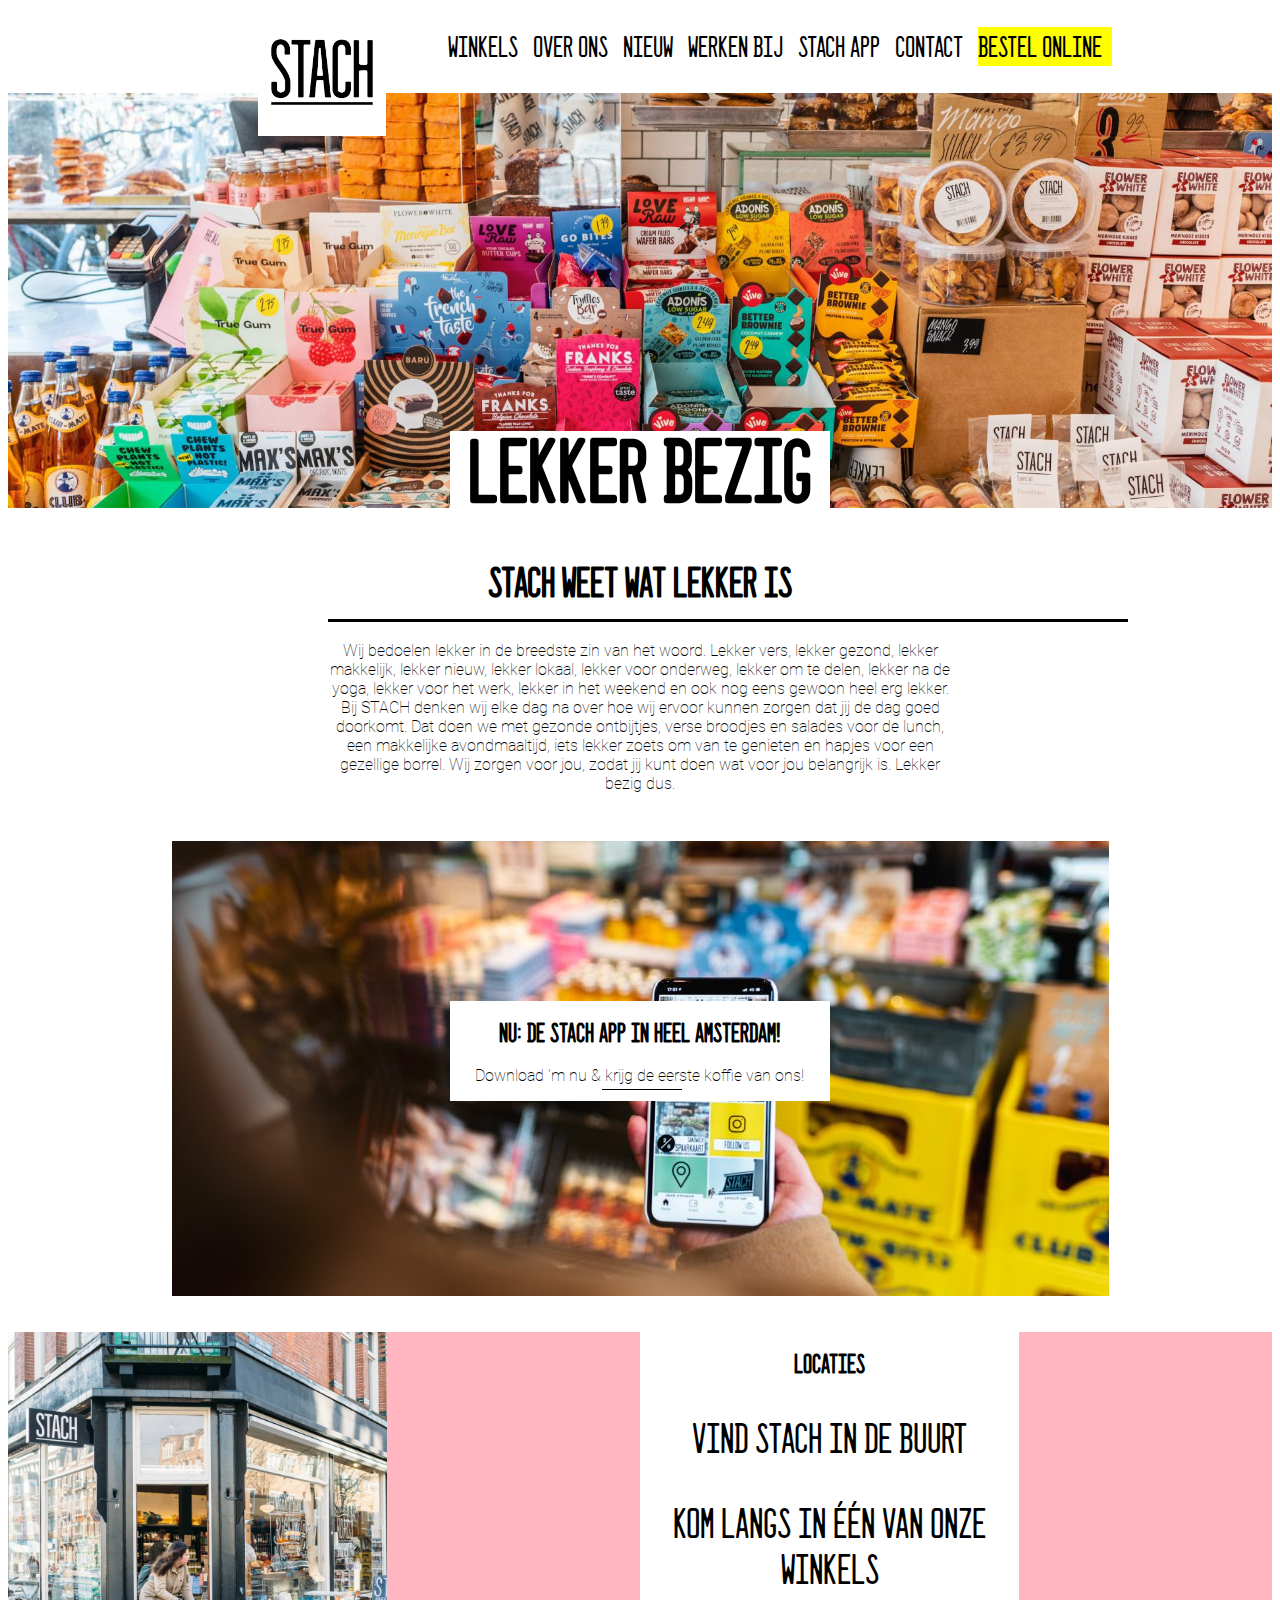
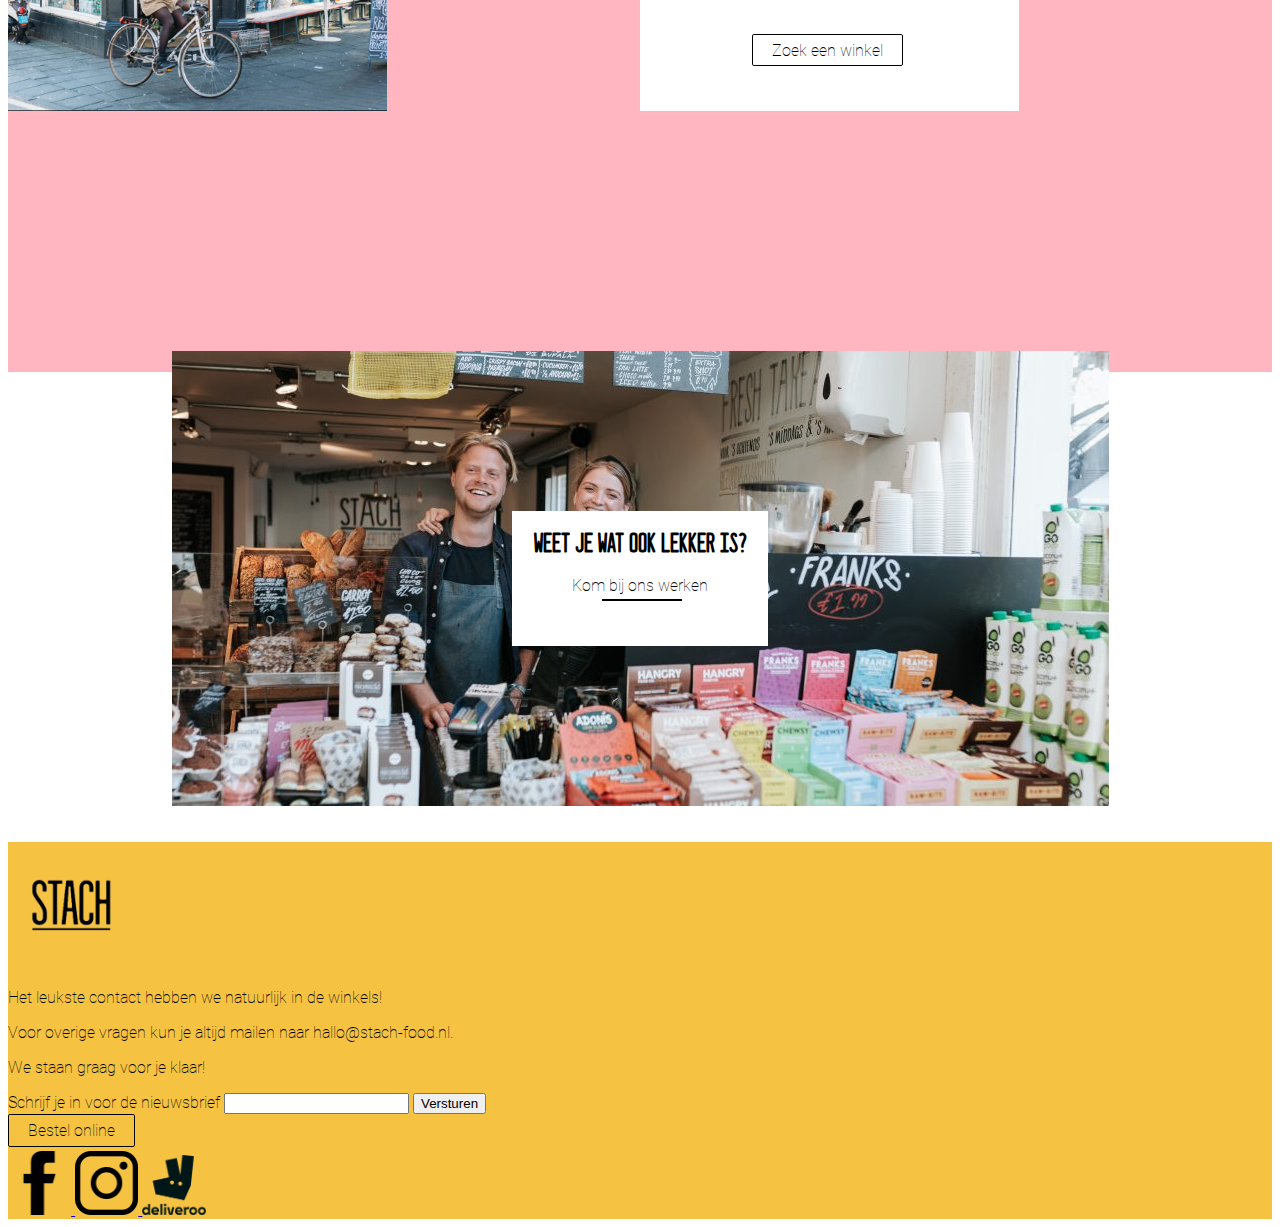
==== commit 4a484f87: "Add files via upload" ====
--- a/index.html
+++ b/index.html
@@ -9,7 +9,7 @@
     <title>STACH Food</title>
 
     <link href="styles/style.css" rel="stylesheet">
-    <link rel="icon" type="image/svg+xml" href="images/favicon.svg">
+    <link rel="icon" type="image/svg+xml" href="images/logo.png">
 </head>
 
 <body>
@@ -38,45 +38,45 @@
 
         <div id="streep">
         </div>
+
+        <!--sectie 1-->
         <section id="section-lekkerbezig">
             <h2 class="ondertitel">Stach weet wat lekker is</h2>
-            <p>Wij bedoelen lekker in de breedste zin van het woord. Lekker vers, lekker gezond, lekker makkelijk, lekker nieuw, lekker lokaal, lekker voor onderweg, lekker om te delen, lekker na de yoga, lekker voor het werk, lekker in het weekend en ook nog eens gewoon heel erg lekker. Bij STACH denken wij elke dag na over hoe wij ervoor kunnen zorgen dat jij de dag goed doorkomt. Dat doen we met gezonde ontbijtjes, verse broodjes en salades voor de lunch, een makkelijke avondmaaltijd, iets lekker zoets om van te genieten en hapjes voor een gezellige borrel. Wij zorgen voor jou, zodat jij kunt doen wat voor jou belangrijk is. Lekker bezig dus.</p>
+            <p id="lekkerbezig-content">Wij bedoelen lekker in de breedste zin van het woord. Lekker vers, lekker gezond, lekker makkelijk, lekker nieuw, lekker lokaal, lekker voor onderweg, lekker om te delen, lekker na de yoga, lekker voor het werk, lekker in het weekend en ook nog eens gewoon heel erg lekker. Bij STACH denken wij elke dag na over hoe wij ervoor kunnen zorgen dat jij de dag goed doorkomt. Dat doen we met gezonde ontbijtjes, verse broodjes en salades voor de lunch, een makkelijke avondmaaltijd, iets lekker zoets om van te genieten en hapjes voor een gezellige borrel. Wij zorgen voor jou, zodat jij kunt doen wat voor jou belangrijk is. Lekker bezig dus.</p>
         </section>
 
-        <section>
-            <h2>Nieuwe winkel</h2>
-            <p class="ondertitel">Stach op de Jan Piet</p>
-            <p>Nog meer gezond &amp; duurzaam! </p>
-            <img src="images/janpiet.jpeg" alt="Op de Jan Piet">
-        </section>
-
-        <section>
-            <h2>Nu: de Stach app in heel Amsterdam!</h2>
-            <p>Download 'm nu &amp; krijg de eerste koffie van ons!</p>
+        <!--sectie 2-->
+        <section id="stach-app">
+            <div id="content-app">
+                <h2>Nu: de Stach app in heel Amsterdam!</h2>
+                <p>Download 'm nu &amp; krijg de eerste koffie van ons!</p>
+            </div>
+            <div id="app-streep">
+            </div>
             <img src="images/stachapp.winkel.jpeg" alt="Applicatie">
         </section>
 
-        <section>
-            <h2>Assortiment</h2>
-            <p class="ondertitel">Lekker nieuw</p>
-            <figure>
-                <img src="images/Gevuldespeculaas.png" alt="Gevulde speculaas">
-                <figcaption>Gevulde speculaas</figcaption>
-            </figure>
-            <button><a href="https://stach-food.nl/nieuw/">Bekijk alle nieuwe producten</a></button>
+        <div id="sectie-roze"></div>
+
+        <!--       sectie 3-->
+        <section id="locaties-section">
+            <img id="locaties-foto" src="images/locaties-home.jpeg" alt="Locatie Stach">
+            <div id="content-locaties">
+                <h2>Locaties</h2>
+                <p class="ondertitel">Vind Stach in de buurt</p>
+                <p class="ondertitel">Kom langs in één van onze winkels</p>
+                <a href="https://stach-food.nl/winkels/" class="button1">Zoek een winkel</a>
+            </div>
         </section>
 
-        <section>
-            <h2>Locaties</h2>
-            <p class="ondertitel">Vind Stach in de buurt</p>
-            <p class="ondertitel">Kom langs in één van onze winkels</p>
-            <button><a href="https://stach-food.nl/winkels/">Zoek een winkel</a></button>
-            <img src="images/locaties-home.jpeg" alt="Locatie Stach">
-        </section>
-
-        <section>
-            <h2>Weet je wat ook lekker is?</h2>
-            <p>Kom bij ons werken</p>
+        <!--       sectie 4-->
+        <section id="werken-section">
+            <div id="content-werken">
+                <h2>Weet je wat ook lekker is?</h2>
+                <p>Kom bij ons werken</p>
+            </div>
+            <div id="app-streep">
+            </div>
             <a href="https://stach-food.nl/werken-bij/">
                 <img src="images/medewerkers-home.jpeg" alt="Blije medewerkers">
             </a>
@@ -84,34 +84,26 @@
     </main>
 
     <footer>
-        <img src="images/logo.png" alt="logo stach">
-        <p>Het leukste contact hebben we natuurlijk in de winkels!
-            Voor overige vragen kun je altijd mailen naar hallo@stach-food.nl.
-            We staan graag voor je klaar!</p>
-        <form action="">
+        <img id="logo-footer" src="images/logo2.png" alt="logo stach">
+        <p class="footer-tekst">Het leukste contact hebben we natuurlijk in de winkels!</p>
+        <p class="footer-tekst">Voor overige vragen kun je altijd mailen naar hallo@stach-food.nl.</p>
+        <p class="footer-tekst">We staan graag voor je klaar!</p>
+        <form id="nieuwsbrief" action="">
             <label for="Nieuwsbrief">Schrijf je in voor de nieuwsbrief</label>
             <input type="text">
             <input type="submit" value="Versturen">
         </form>
-        <button><a href="https://stach-food.nl/bestel-online/">Bestel online</a></button>
-        <section>
-            <ul>
-                <li>
-                    <a href="https://www.facebook.com/STACH.food">
-                        <img src="images/facebook-logo.png" alt="Facebook Stach">
-                    </a>
-                </li>
-                <li>
-                    <a href="https://www.instagram.com/stach_food/">
-                        <img src="images/instagram.png" alt="Instagram Stach">
-                    </a>
-                </li>
-                <li>
-                    <a href="https://deliveroo.nl/nl/">
-                        <img src="images/deliveroo-logo.png" alt="Deliveroo">
-                    </a>
-                </li>
-            </ul>
+        <a href="https://stach-food.nl/bestel-online/" class="button1">Bestel online</a>
+        <section id="footer-icons">
+            <a href="https://www.facebook.com/STACH.food">
+                <img src="images/facebook-logo.png" alt="Facebook Stach">
+            </a>
+            <a href="https://www.instagram.com/stach_food/">
+                <img src="images/instagram.png" alt="Instagram Stach">
+            </a>
+            <a href="https://deliveroo.nl/nl/">
+                <img src="images/deliveroo-logo.png" alt="Deliveroo">
+            </a>
         </section>
     </footer>
 
--- a/styles/style.css
+++ b/styles/style.css
@@ -24,6 +24,13 @@
     color: black;
     text-align: center;
     margin: 0rem;
+    display: block;
+}
+
+footer {
+    font-family: 'roboto', sans-serif;
+    background-color: #f5c242;
+    margin-top: 2rem;
 }
 
 h1 {
@@ -34,7 +41,9 @@
 h2 {
     font-family: 'Calafornia', sans-serif;
     color: black;
-}
+    margin-bottom: 0;
+}
+
 
 /*Navigatie styling*/
 
@@ -60,7 +69,6 @@
 nav ul li {
     display: inline-block;
     padding-right: 0.625rem;
-
 }
 
 
@@ -70,14 +78,44 @@
 
 }
 
-/*Section styling*/
+/*class styling*/
+
+/*Algemeen*/
 
 .ondertitel {
     font-family: 'Calafornia', sans-serif;
     font-size: 2.4rem;
 }
 
-/*detail styling*/
+a.button1 {
+    display: inline-block;
+    padding: 0.35em 1.2em;
+    border: 0.1em solid #000000;
+    margin: 0 0.3em 0.3em 0;
+    border-radius: 0.12em;
+    box-sizing: border-box;
+    text-decoration: none;
+    font-family: 'Roboto', sans-serif;
+    font-weight: 300;
+    color: #000000;
+    text-align: center;
+    transition: all 0.2s;
+}
+
+a.button1:hover {
+    color: #FFFFFF;
+    background-color: #000000;
+}
+
+/*footer*/
+.footer-tekst {
+    text-align: left;
+    justify-content: center;
+}
+
+/*id styling*/
+
+/*Navigatie*/
 #bestelonline {
     background-color: yellow;
     padding-top: 0.438rem;
@@ -100,6 +138,7 @@
     object-fit: cover;
 }
 
+/*Eerste sectie*/
 
 #lekkerbezig {
     font-size: 5em;
@@ -131,3 +170,104 @@
     max-width: 50em;
     align-content: center;
 }
+
+#lekkerbezig-content {
+    margin-top: 2rem;
+}
+
+/*Tweede sectie*/
+
+#stach-app {
+    justify-content: center;
+    display: block;
+    position: relative;
+    margin-top: 2rem;
+
+}
+
+#content-app {
+    display: inline-block;
+    position: absolute;
+    overflow: auto;
+    margin-top: 10rem;
+    background-color: white;
+    width: 30%;
+    /*    top: 50%;*/
+    left: 35%;
+}
+
+#app-streep {
+    position: absolute;
+    background-color: black;
+    overflow: auto;
+    width: 5rem;
+    height: 0.1rem;
+    margin-top: 15.5rem;
+    left: 47%;
+}
+
+/*Derde sectie*/
+
+#sectie-roze {
+    margin-top: 2rem;
+    width: 100%;
+    height: 40rem;
+    background-color: lightpink;
+}
+
+#locaties-section {
+    display: grid;
+    grid-template-columns: 1fr 1fr;
+    /*    grid-gap: 10px;*/
+    margin-top: -40rem;
+
+}
+
+#locaties-foto {
+    width: 60%;
+    align-self: stretch;
+    left: 35%;
+}
+
+#content-locaties {
+    background-color: white;
+    text-align: center;
+    width: 60%;
+    align-self: stretch;
+
+}
+
+/*vierde sectie*/
+
+#werken-section {
+    display: block;
+    margin-top: 15rem;
+}
+
+#content-werken {
+    display: inline-block;
+    position: absolute;
+    overflow: auto;
+    margin-top: 10rem;
+    background-color: white;
+    width: 20%;
+    height: 15%;
+    left: 40%;
+}
+
+/*Footer*/
+
+#logo-footer {
+    width: 10%;
+}
+
+#nieuwsbrief {}
+
+#footer-icons img {
+    /*
+    display: inline-grid;
+    grid-template-columns: 1fr 1fr;
+*/
+    width: 5%;
+
+}
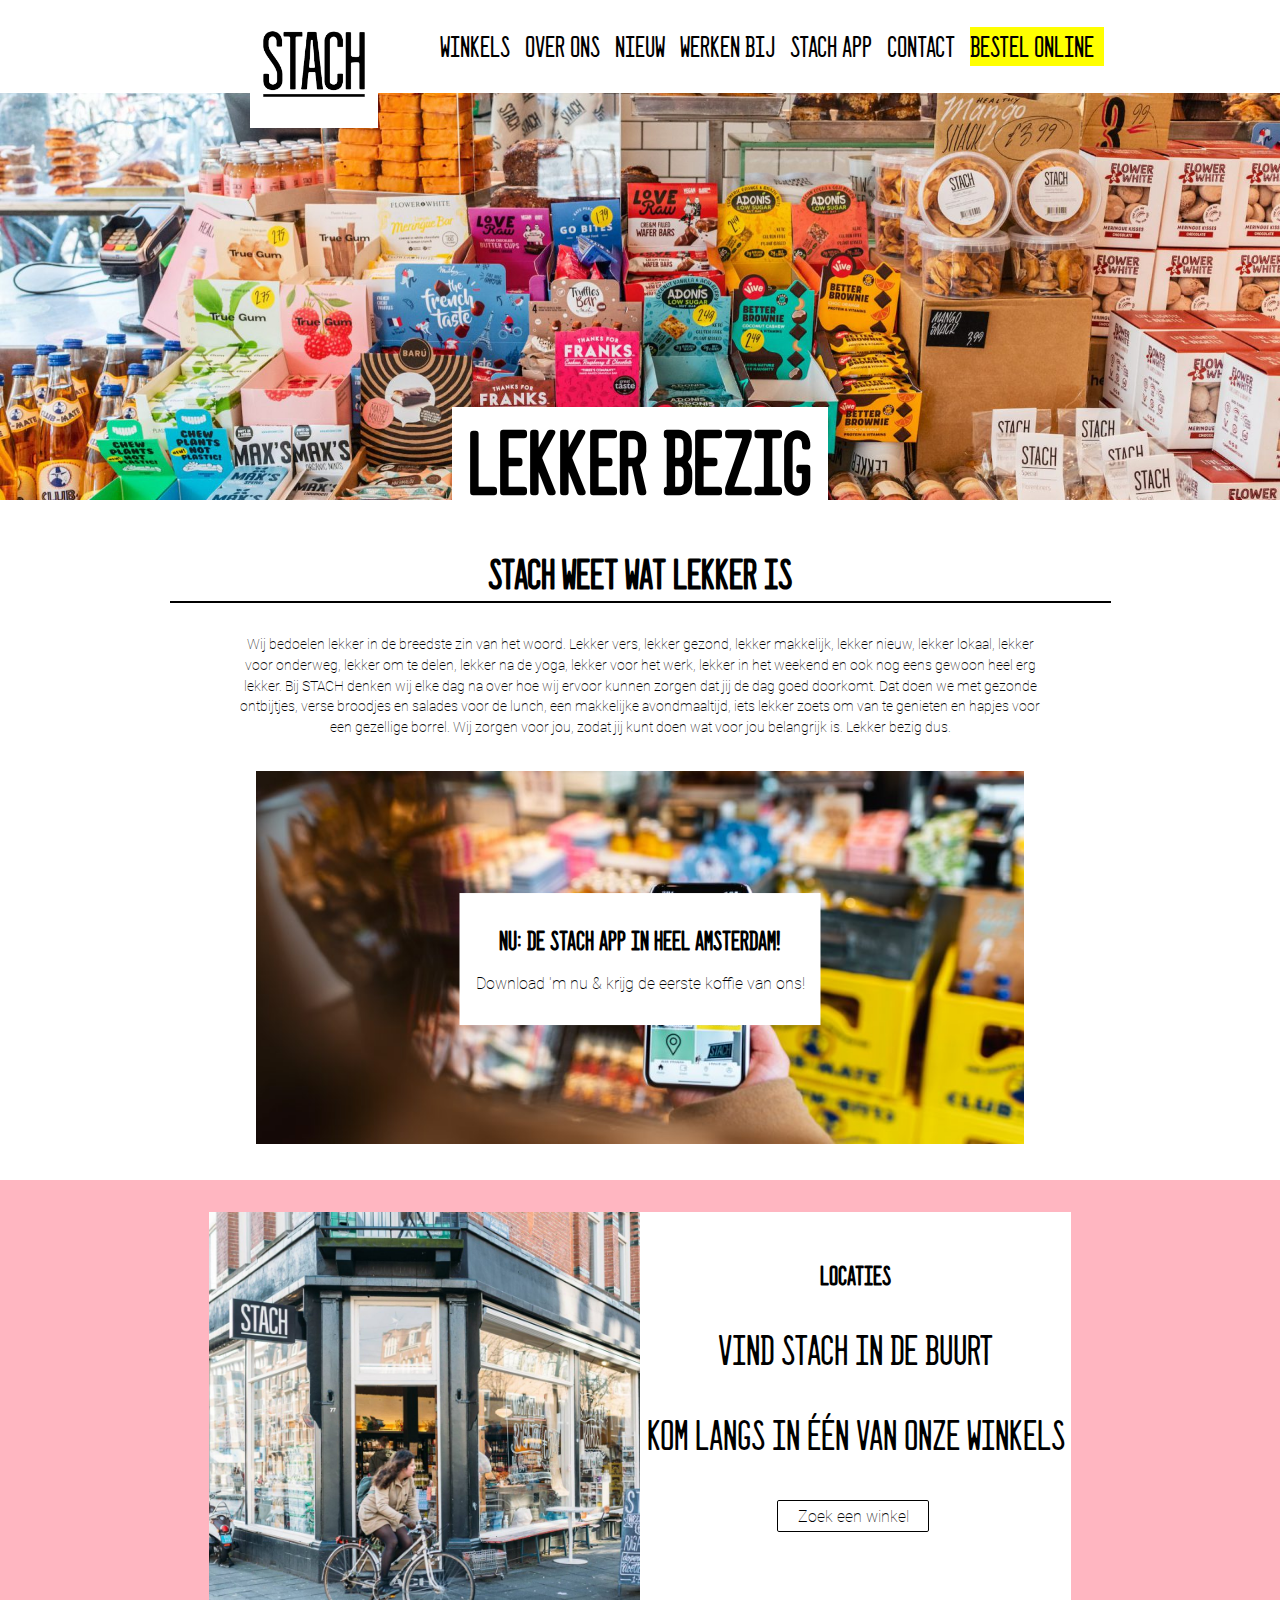
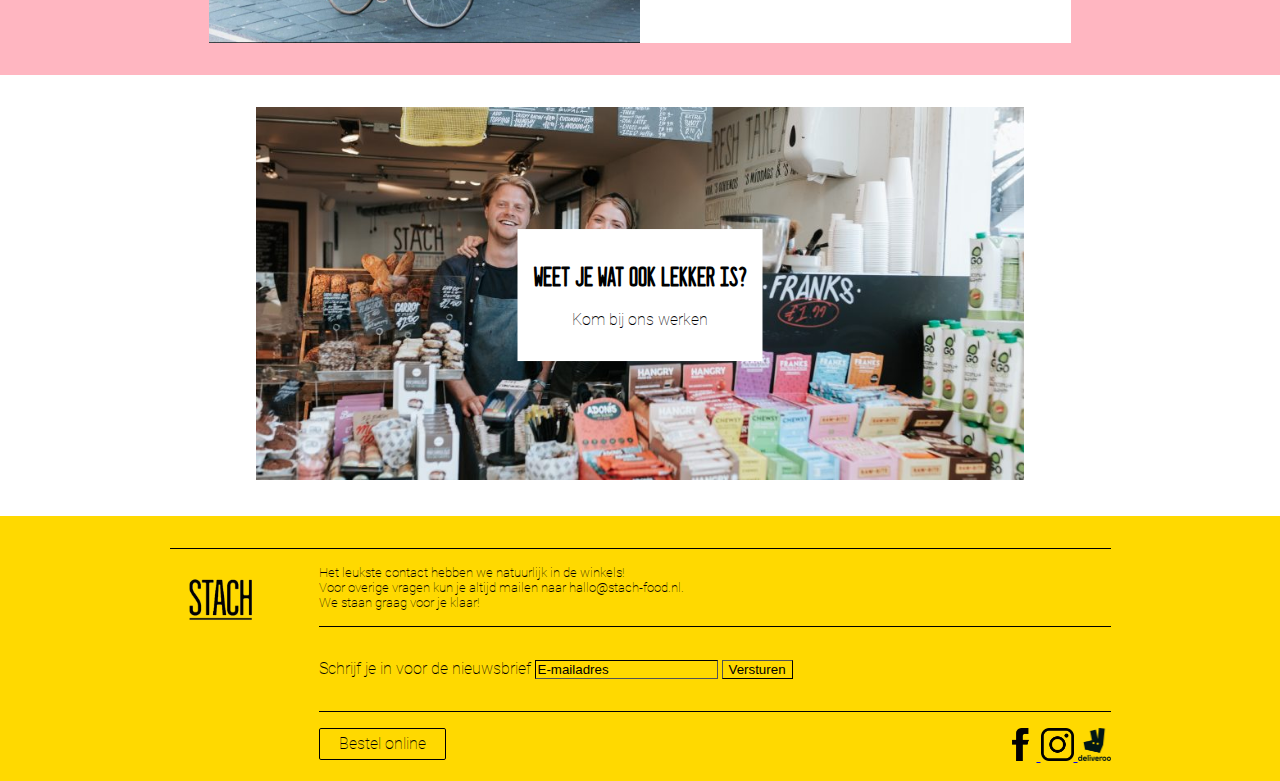
==== commit a3b8a635: "Add files via upload" ====
--- a/index.html
+++ b/index.html
@@ -14,15 +14,17 @@
 
 <body>
     <header>
+
+        <!--    NAVIGATIE-->
         <nav>
             <ul>
-                <li> <a href="">Winkels</a></li>
+                <li> <a href="winkels.html">Winkels</a></li>
                 <li><a href="">Over ons</a></li>
                 <li><a href="">Nieuw</a></li>
                 <li><a href="">Werken bij</a></li>
                 <li><a href="">Stach app</a></li>
                 <li><a href="">Contact</a></li>
-                <li id="bestelonline"><a href="">Bestel online</a></li>
+                <li id="bestelonline"><a href="bestelonline.html">Bestel online</a></li>
             </ul>
         </nav>
 
@@ -31,13 +33,11 @@
     </header>
     <main>
 
+        <!--      PAGINA HEADER -->
         <section>
-            <img src="images/snackjes.jpeg" alt="Snack overzicht" id="snack">
+            <img src="images/snackjes.jpeg" alt="Snack overzicht" id="snack" />
             <h1 id="lekkerbezig">Lekker bezig</h1>
         </section>
-
-        <div id="streep">
-        </div>
 
         <!--sectie 1-->
         <section id="section-lekkerbezig">
@@ -51,12 +51,8 @@
                 <h2>Nu: de Stach app in heel Amsterdam!</h2>
                 <p>Download 'm nu &amp; krijg de eerste koffie van ons!</p>
             </div>
-            <div id="app-streep">
-            </div>
-            <img src="images/stachapp.winkel.jpeg" alt="Applicatie">
+            <img src="images/stachapp.winkel.jpeg" alt="Applicatie" id="app-foto">
         </section>
-
-        <div id="sectie-roze"></div>
 
         <!--       sectie 3-->
         <section id="locaties-section">
@@ -71,40 +67,54 @@
 
         <!--       sectie 4-->
         <section id="werken-section">
-            <div id="content-werken">
-                <h2>Weet je wat ook lekker is?</h2>
-                <p>Kom bij ons werken</p>
-            </div>
-            <div id="app-streep">
-            </div>
             <a href="https://stach-food.nl/werken-bij/">
+                <div id="content-werken">
+                    <h2>Weet je wat ook lekker is?</h2>
+                    <p>Kom bij ons werken</p>
+                </div>
                 <img src="images/medewerkers-home.jpeg" alt="Blije medewerkers">
             </a>
         </section>
     </main>
 
+    <!--    FOOTER-->
+
     <footer>
-        <img id="logo-footer" src="images/logo2.png" alt="logo stach">
-        <p class="footer-tekst">Het leukste contact hebben we natuurlijk in de winkels!</p>
-        <p class="footer-tekst">Voor overige vragen kun je altijd mailen naar hallo@stach-food.nl.</p>
-        <p class="footer-tekst">We staan graag voor je klaar!</p>
-        <form id="nieuwsbrief" action="">
-            <label for="Nieuwsbrief">Schrijf je in voor de nieuwsbrief</label>
-            <input type="text">
-            <input type="submit" value="Versturen">
-        </form>
-        <a href="https://stach-food.nl/bestel-online/" class="button1">Bestel online</a>
-        <section id="footer-icons">
-            <a href="https://www.facebook.com/STACH.food">
-                <img src="images/facebook-logo.png" alt="Facebook Stach">
-            </a>
-            <a href="https://www.instagram.com/stach_food/">
-                <img src="images/instagram.png" alt="Instagram Stach">
-            </a>
-            <a href="https://deliveroo.nl/nl/">
-                <img src="images/deliveroo-logo.png" alt="Deliveroo">
-            </a>
-        </section>
+        <div id="footer-container">
+            <img id="logo-footer" src="images/logo2.png" alt="logo stach">
+
+            <section>
+                <!--               Informatie-->
+                <h2 class="visually-hidden">Contact informatie</h2>
+                <p class="footer-tekst">Het leukste contact hebben we natuurlijk in de winkels!</p>
+                <p class="footer-tekst">Voor overige vragen kun je altijd mailen naar hallo@stach-food.nl.</p>
+                <p class="footer-tekst">We staan graag voor je klaar!</p>
+
+                <!--                Nieuwsbrief inschrijven-->
+                <form id="nieuwsbrief" action="type">
+                    <label>Schrijf je in voor de nieuwsbrief</label>
+                    <input type="text" value="E-mailadres">
+                    <input type="submit" value="Versturen">
+                </form>
+                <div>
+
+                    <!--                   Socialmedia-->
+                    <a href="https://stach-food.nl/bestel-online/" class="button1">Bestel online</a>
+                    <section id="footer-icons">
+                        <h2 class="visually-hidden">Iconen social media</h2>
+                        <a href="https://www.facebook.com/STACH.food">
+                            <img src="images/facebook-logo.png" alt="Facebook Stach">
+                        </a>
+                        <a href="https://www.instagram.com/stach_food/">
+                            <img src="images/instagram.png" alt="Instagram Stach">
+                        </a>
+                        <a href="https://deliveroo.nl/nl/">
+                            <img src="images/deliveroo-logo.png" alt="Deliveroo">
+                        </a>
+                    </section>
+                </div>
+            </section>
+        </div>
     </footer>
 
     <script src="scripts/script.js"></script>
--- a/styles/style.css
+++ b/styles/style.css
@@ -1,5 +1,4 @@
 /* CSS Document */
-/*Alles in em ipv px*/
 
 *,
 *::after,
@@ -7,43 +6,43 @@
     box-sizing: border-box;
 }
 
-/*Algemene styling*/
+/*ALLE PAGINA'S*/
 
 @font-face {
-    font-family: 'Calafornia';
+    font-family: "Calafornia";
     src: url(../fonts/california.ttf);
 }
 
 @font-face {
-    font-family: 'roboto';
+    font-family: "roboto";
     src: url(../fonts/Roboto-Thin.ttf);
 }
 
 main {
-    font-family: 'roboto', sans-serif;
+    font-family: "roboto", sans-serif;
     color: black;
     text-align: center;
     margin: 0rem;
     display: block;
 }
 
-footer {
-    font-family: 'roboto', sans-serif;
-    background-color: #f5c242;
-    margin-top: 2rem;
-}
-
-h1 {
-    display: none;
+body {
+    margin: 0;
 }
 
 h1,
 h2 {
-    font-family: 'Calafornia', sans-serif;
+    font-family: "Calafornia", sans-serif;
     color: black;
     margin-bottom: 0;
 }
 
+footer {
+    font-family: "roboto", sans-serif;
+    background-color: #ffd900;
+    padding-top: 2rem;
+    margin-top: 2rem;
+}
 
 /*Navigatie styling*/
 
@@ -51,7 +50,7 @@
     background-color: white;
     color: black;
     list-style: none;
-    font-family: 'Calafornia', sans-serif;
+    font-family: "Calafornia", sans-serif;
     text-transform: uppercase;
     font-size: 1.7em;
     top: 0;
@@ -63,7 +62,6 @@
 
 nav ul {
     margin-left: 25rem;
-
 }
 
 nav ul li {
@@ -71,19 +69,31 @@
     padding-right: 0.625rem;
 }
 
-
 nav ul li a {
     text-decoration: none;
     color: black;
-
-}
-
-/*class styling*/
-
-/*Algemeen*/
-
+}
+
+nav ul li a:hover {
+    text-decoration: underline;
+}
+
+/*CLASS STYLING ALLE PAGINA'S*/
+
+/*Visually hidden*/
+.visually-hidden {
+    clip: rect(0 0 0 0);
+    clip-path: inset(50%);
+    height: 1px;
+    overflow: hidden;
+    position: absolute;
+    white-space: nowrap;
+    width: 1px;
+}
+
+/*Body*/
 .ondertitel {
-    font-family: 'Calafornia', sans-serif;
+    font-family: "Calafornia", sans-serif;
     font-size: 2.4rem;
 }
 
@@ -95,7 +105,7 @@
     border-radius: 0.12em;
     box-sizing: border-box;
     text-decoration: none;
-    font-family: 'Roboto', sans-serif;
+    font-family: "Roboto", sans-serif;
     font-weight: 300;
     color: #000000;
     text-align: center;
@@ -103,23 +113,35 @@
 }
 
 a.button1:hover {
-    color: #FFFFFF;
+    color: #ffffff;
     background-color: #000000;
+}
+
+a.actief {
+    background-color: #ffd900;
+}
+
+.winkel-item {
+    max-width: 941px;
+    background-color: #ebebeb;
+    display: flex;
+    align-items: center;
+    margin: 0 auto;
+    margin-top: 2rem;
 }
 
 /*footer*/
 .footer-tekst {
-    text-align: left;
-    justify-content: center;
-}
-
-/*id styling*/
+    font-size: 0.8rem;
+    margin: 0;
+}
+
+/*ID STYLING ALLE PAGINA'S*/
 
 /*Navigatie*/
 #bestelonline {
     background-color: yellow;
     padding-top: 0.438rem;
-
 }
 
 #logo {
@@ -128,9 +150,20 @@
     width: 10%;
     z-index: 1;
     position: fixed;
-
-}
-
+}
+
+#nieuwsbrief input {
+    background-color: #ffd900;
+    border-color: #000000;
+    border-width: 0.12em;
+
+}
+
+
+
+/*HOMEPAGINA*/
+
+/*Eerste sectie*/
 #snack {
     height: 100%;
     width: 100%;
@@ -138,41 +171,31 @@
     object-fit: cover;
 }
 
-/*Eerste sectie*/
-
 #lekkerbezig {
     font-size: 5em;
     background-color: white;
     margin-top: -9rem;
-    margin-bottom: 0;
+    padding: 1rem 1rem 0;
     position: relative;
     display: inline-block;
-    width: 30%;
     overflow: auto;
 }
 
-#streep {
-    position: absolute;
-    background-color: black;
-    width: 50rem;
-    height: 0.2rem;
-    margin-left: 20rem;
-    margin-right: 20rem;
-    min-width: 10rem;
-    max-width: 50rem;
-    margin-top: 5.5rem;
-}
-
 #section-lekkerbezig {
-    position: relative;
-    margin: 0em 20em 0em 20em;
-    min-width: 10em;
-    max-width: 50em;
-    align-content: center;
+    max-width: 941px;
+    margin: 0 auto;
+}
+
+#section-lekkerbezig h2 {
+    border-bottom: 2px solid black;
+    margin: 2rem auto;
 }
 
 #lekkerbezig-content {
     margin-top: 2rem;
+    padding: 0 4rem;
+    font-size: 0.9rem;
+    line-height: 1.3rem;
 }
 
 /*Tweede sectie*/
@@ -182,92 +205,413 @@
     display: block;
     position: relative;
     margin-top: 2rem;
-
 }
 
 #content-app {
     display: inline-block;
     position: absolute;
-    overflow: auto;
-    margin-top: 10rem;
     background-color: white;
-    width: 30%;
-    /*    top: 50%;*/
-    left: 35%;
-}
-
-#app-streep {
-    position: absolute;
-    background-color: black;
-    overflow: auto;
-    width: 5rem;
-    height: 0.1rem;
-    margin-top: 15.5rem;
-    left: 47%;
+    padding: 1rem;
+    top: 50%;
+    left: 50%;
+    transform: translateX(-50%) translateY(-50%);
+}
+
+#stach-app img {
+    max-width: 60%;
 }
 
 /*Derde sectie*/
 
-#sectie-roze {
+#locaties-section {
+    width: 100vw;
+    background-color: lightpink;
+    display: flex;
+    justify-content: center;
+    padding: 2rem 0;
     margin-top: 2rem;
-    width: 100%;
-    height: 40rem;
-    background-color: lightpink;
-}
-
-#locaties-section {
-    display: grid;
-    grid-template-columns: 1fr 1fr;
-    /*    grid-gap: 10px;*/
-    margin-top: -40rem;
-
 }
 
 #locaties-foto {
-    width: 60%;
+    width: 431px;
     align-self: stretch;
     left: 35%;
 }
 
 #content-locaties {
+    padding: 2rem 0;
     background-color: white;
-    text-align: center;
-    width: 60%;
-    align-self: stretch;
-
+    width: 431px;
+    height: 431px;
 }
 
 /*vierde sectie*/
 
 #werken-section {
+    justify-content: center;
     display: block;
-    margin-top: 15rem;
+    position: relative;
+    margin-top: 2rem;
+}
+
+#werken-section p {
+    color: black;
+}
+
+#werken-section a img {
+    max-width: 60%;
 }
 
 #content-werken {
     display: inline-block;
     position: absolute;
-    overflow: auto;
-    margin-top: 10rem;
     background-color: white;
-    width: 20%;
-    height: 15%;
-    left: 40%;
+    padding: 1rem;
+    top: 50%;
+    left: 50%;
+    transform: translateX(-50%) translateY(-50%);
 }
 
 /*Footer*/
 
+#footer-container {
+    max-width: 941px;
+    display: flex;
+    margin: auto;
+    border-top: 1px solid black;
+}
+
+#footer-container > section {
+    margin-left: 3rem;
+    padding: 1rem 0;
+    width: 100%;
+}
+
+#footer-container section div {
+    display: flex;
+    justify-content: space-between;
+    padding-top: 1rem;
+}
+
 #logo-footer {
-    width: 10%;
-}
-
-#nieuwsbrief {}
+    width: 101px;
+    height: 101px;
+}
+
+#nieuwsbrief {
+    padding: 2rem 0;
+    margin-top: 1rem;
+    border-top: 1px solid black;
+    border-bottom: 1px solid black;
+}
+
+#footer-icons {
+    margin: 0;
+    padding: 0;
+}
 
 #footer-icons img {
-    /*
-    display: inline-grid;
-    grid-template-columns: 1fr 1fr;
-*/
-    width: 5%;
-
-}
+    width: 33px;
+    height: 33px;
+}
+
+
+
+
+/* WINKELS PAGINA */
+
+/*Id styling*/
+#image-winkelheader {
+    width: 100%;
+    object-fit: cover;
+}
+
+#winkels-content {
+    max-width: 941px;
+    margin: 0 auto;
+}
+
+#winkels-content h2 {
+    border-bottom: 2px solid black;
+    max-width: 22rem;
+    margin: 2rem auto;
+}
+
+#corona-content {
+    font-weight: bold;
+}
+
+#winkels-buttons {
+    margin-top: 4rem;
+}
+
+#winkel-content h1 {
+    display: inline-block;
+    border-bottom: 1px solid black;
+    padding-bottom: 0.5rem;
+}
+
+#winkel-content p {
+    font-size: 0.8rem;
+    max-width: 60%;
+    margin: 0 auto;
+}
+
+#winkel-content a {
+    margin: 1rem;
+}
+
+/*class styling*/
+.winkel-adres {
+    padding: 0.4rem 0;
+}
+
+/* WINKEL FOTO SLIDER code van: https://www.educba.com/javascript-image-slider/ */
+
+.showSlider {
+    display: block;
+    width: 457px;
+}
+
+.showSlider img {
+    width: 100%;
+}
+
+.slider-container {
+    width: 457px;
+    position: relative;
+    margin: auto;
+}
+
+.left,
+.right {
+    cursor: pointer;
+    position: absolute;
+    top: 50%;
+    width: auto;
+    padding: 16px;
+    margin-top: -22px;
+    color: white;
+    font-weight: bold;
+    font-size: 18px;
+    transition: 0.6s ease;
+    border-radius: 0 3px 3px 0;
+}
+
+.left {
+    left: 0;
+}
+
+.right {
+    right: 0;
+    border-radius: 3px 0 0 3px;
+}
+
+.left:hover,
+.right:hover {
+    background-color: rgba(115, 115, 115, 0.8);
+}
+
+.active {
+    background-color: #717171;
+}
+
+/* Fading animation */
+.fade {
+    -webkit-animation-name: fade;
+    -webkit-animation-duration: 1.5s;
+    animation-name: fade;
+    animation-duration: 1.5s;
+}
+
+@-webkit-keyframes fade {
+    from {
+        opacity: 0.4;
+    }
+
+    to {
+        opacity: 1;
+    }
+}
+
+@keyframes fade {
+    from {
+        opacity: 0.4;
+    }
+
+    to {
+        opacity: 1;
+    }
+}
+
+
+
+
+
+/*RESPONSIVE TABLET*/
+
+@media screen and (max-width: 768px) {
+    /*ALLE PAGINA'S*/
+    /*    navigatie*/
+
+    nav {
+        height: 4rem;
+    }
+
+    nav ul li {
+        display: none;
+    }
+
+    /*    ID STYLING*/
+    #logo {
+        margin: 0;
+        width: 15%;
+    }
+
+    /*    sectie 1*/
+    #locaties-foto {
+        max-width: 50%;
+        max-height: 368px;
+    }
+
+    #content-locaties {
+        max-height: 368px;
+    }
+
+    #lekkerbezig {
+        padding-bottom: 0;
+    }
+
+    #lekkerbezig-content {
+        font-size: 1.1em;
+    }
+
+    /*    sectie 2*/
+    #stach-app img {
+        max-width: 100%;
+    }
+
+    /*    sectie 3*/
+    #locaties-section {
+        padding: 3rem 1rem;
+    }
+
+    /*  sectie 4 */
+    #werken-section a img {
+        max-width: 100%;
+    }
+
+    /*    CLASS STYLING*/
+    .ondertitel {
+        font-size: 1.5em;
+    }
+
+    /* winkel pagina */
+    .slider-container {
+        width: 50vw;
+    }
+
+    .showSlider {
+        width: 50vw;
+    }
+
+    .winkel-adres {
+        margin: 0;
+    }
+
+    .winkel-item img {
+        width: 50vw;
+    }
+}
+
+
+
+
+
+/* RESPONSIVE MOBIEL */
+
+@media screen and (max-width: 414px) {
+
+    /*    ALLE PAGINA'S*/
+    /*    navigatie*/
+    nav {
+        height: 4rem;
+    }
+
+    nav ul li {
+        display: none;
+    }
+
+    /*    ID STYLING*/
+    #logo {
+        margin: 0 1rem;
+        width: 30%;
+    }
+
+    /*    Homepagina*/
+    /*    sectie 1*/
+
+    #locaties-section {
+        display: flex;
+        flex-direction: column;
+    }
+
+    #locaties-foto {
+        max-width: 100%;
+        margin-bottom: 1rem;
+    }
+
+    #content-locaties {
+        max-width: 100%;
+    }
+
+    #content-locaties .ondertitel {
+        margin: 1em auto;
+        font-size: 1.5em;
+    }
+
+    #lekkerbezig {
+        font-size: 2em;
+    }
+
+
+    /*    sectie 2*/
+    #content-app {
+        padding: 0 1rem;
+        width: 75%;
+    }
+
+    /*    footer*/
+    #footer-container {
+        flex-direction: column;
+    }
+
+    #footer-container section {
+        margin: 0;
+        padding: 1rem;
+    }
+
+    /*CLASS STYLING*/
+    /*    Alle pagina's*/
+    .ondertitel {
+        font-size: 1em;
+        max-width: 50%;
+    }
+
+    /* Winkelpagina */
+    .winkel-item {
+        flex-direction: column;
+    }
+
+    .slider-container {
+        width: 100vw;
+    }
+
+    .showSlider {
+        width: 100vw;
+    }
+
+    .winkel-item img {
+        width: 100vw;
+    }
+}
